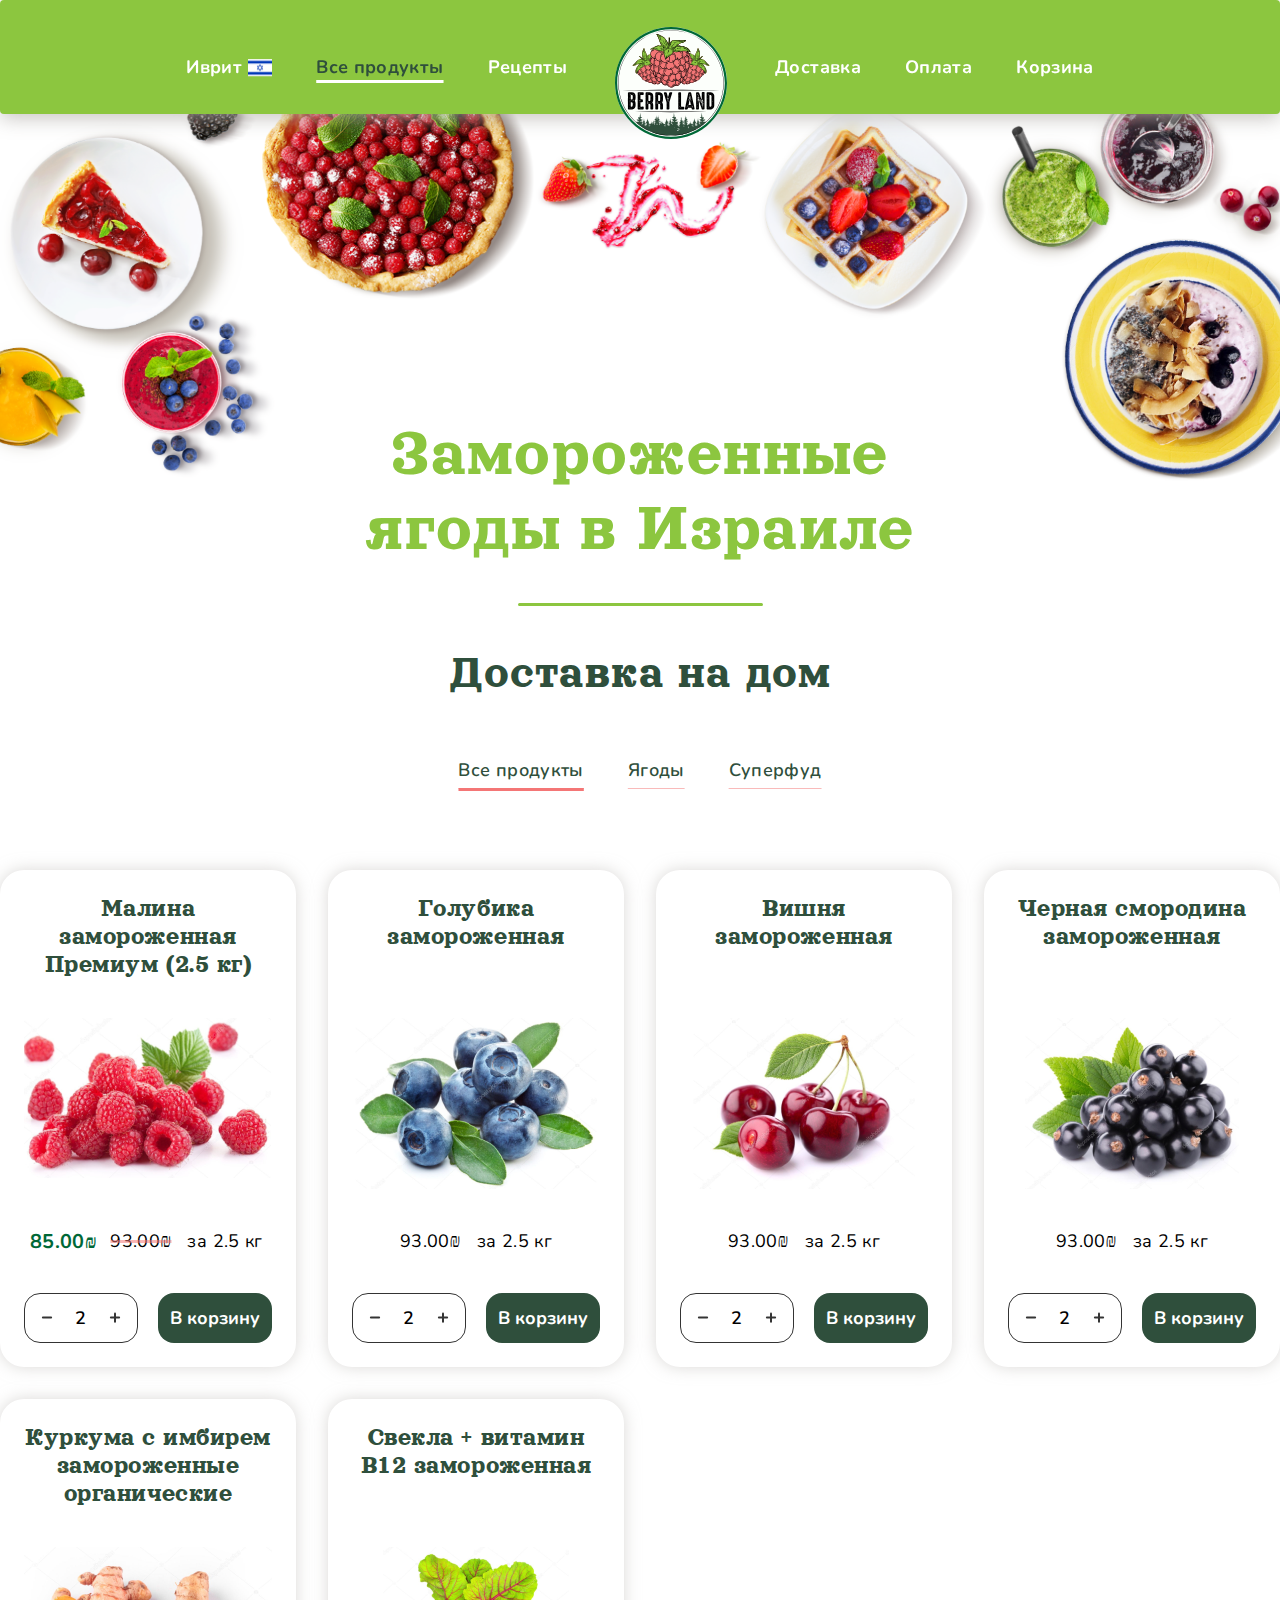
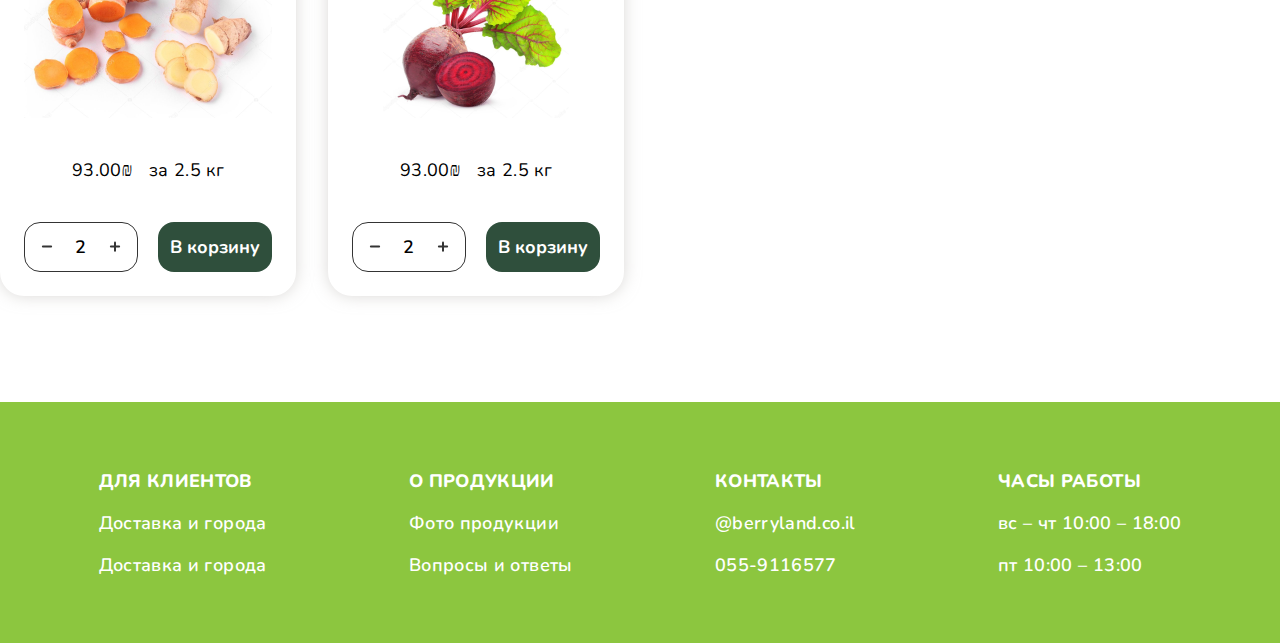
==== index.html @ 11430797 "Add files via upload" ====
<!DOCTYPE html>
<html lang="en">
<head>
    <meta charset="UTF-8">
    <meta name="viewport" content="width=device-width, initial-scale=1.0">
    <title>berryland</title>
    <link rel="icon" href="img/berry.png">

    <link rel="stylesheet" href="css/styles.css">
    
</head>
<body>
    <div class="wrapper">
        <header class="header">
            <div class="container">
                <div class="header-inner">
                    <div class="menu">
                        <ul class="menu-list__right">
                            <li class="menu-list__item"> <a href="#">Иврит<img src="img/israel-flag-icon.png" alt="flag" class="menu-list__item-img"></a></li>
                            <li class="menu-list__item-here">Все продукты</li>
                            <li class="menu-list__item"> <a href="#">Рецепты</a> </li>
                        </ul>
                        </div>
                        <img src="img/logo.svg" alt="logo" class="menu-logo">
                        <div class="menu">
                        <ul class="menu-list__left">
                            <li class="menu-list__item"><a href="#">Доставка</a></li>
                            <li class="menu-list__item"><a href="#">Оплата</a></li>
                            <li class="menu-list__item"><a href="#">Корзина</a></li>
                        </ul>
                    </div>
                    </div>
                </div>
        </header>

        <main class="main">

            <img src="img/main-1.png" alt="img" class="main-back">

            <section class="main-screen">
                <div class="main-title">Замороженные ягоды в Израиле</div>
                <img src="img/Line-main.svg" alt="line" class="main-title__line">

                <h1 class="main-delivery__title">Доставка на дом</h1>

                <ul class="main-menu__list">
                    <li class="main-menu__item active"><a href="#">Все продукты</a></li>
                    <li class="main-menu__item"><a href="#">Ягоды</a></li>
                    <li class="main-menu__item"><a href="#">Суперфуд</a></li>
                </ul>

                <div class="card-layout">
                    <div class="card-layout__item">
                        <div class="card">
                            <h3 class='card-title'>Малина замороженная Премиум (2.5 кг)</h3>
                            <img src="img/Rectangle 2.png" alt="raspberry" class='card-img'>
                            <div class="card-price">
                                <p class="card-price__now">85.00₪</p>
                                <p class="card-price__before">93.00₪</p>
                                <p class="card-weight">за 2.5 кг</p>
                            </div>
                            <div class="cart-adder">
                            <div class="quantity">
                                <button>
                                    <svg xmlns="http://www.w3.org/2000/svg" width="12" height="13" viewBox="0 0 12 13" fill="none">
                                        <path d="M1.875 6.5H10.125" stroke="#343434" stroke-width="2" stroke-linecap="round" stroke-linejoin="round"/>
                                        </svg>
                                      <path stroke-linejoin="round" stroke-linecap="round" stroke-width="2.5" stroke="#47484b" d="M20 12L4 12"></path>
                                    </svg>
                                  </button>
                                  <label>2</label>
                                  <button>
                                    <svg xmlns="http://www.w3.org/2000/svg" width="12" height="13" viewBox="0 0 12 13" fill="none">
                                        <path d="M1.875 6.5H10.125" stroke="#343434" stroke-width="2" stroke-linecap="round" stroke-linejoin="round"/>
                                        <path d="M6 2.375V10.625" stroke="#343434" stroke-width="2" stroke-linecap="round" stroke-linejoin="round"/>
                                        </svg>
                                      <path stroke-linejoin="round" stroke-linecap="round" stroke-width="2.5" stroke="#47484b" d="M12 4V20M20 12H4"></path>
                                    </svg>
                                  </button>
                            </div>
                            <button class="quantity-cart">В корзину</button>
                        </div>
                        </div>
                    </div>
                
                    <div class="card-layout__item">
                        <div class="card">
                            <h3 class='card-title'>Голубика замороженная</h3>
                            <img src="img/blackberrt.png" alt="raspberry" class='card-img'>
                            <div class="card-price">
                                <p class="card-weight">93.00₪</p>
                                <p class="card-weight">за 2.5 кг</p>
                            </div>
                            <div class="cart-adder">
                            <div class="quantity">
                                <button>
                                    <svg xmlns="http://www.w3.org/2000/svg" width="12" height="13" viewBox="0 0 12 13" fill="none">
                                        <path d="M1.875 6.5H10.125" stroke="#343434" stroke-width="2" stroke-linecap="round" stroke-linejoin="round"/>
                                        </svg>
                                      <path stroke-linejoin="round" stroke-linecap="round" stroke-width="2.5" stroke="#47484b" d="M20 12L4 12"></path>
                                    </svg>
                                  </button>
                                  <label>2</label>
                                  <button>
                                    <svg xmlns="http://www.w3.org/2000/svg" width="12" height="13" viewBox="0 0 12 13" fill="none">
                                        <path d="M1.875 6.5H10.125" stroke="#343434" stroke-width="2" stroke-linecap="round" stroke-linejoin="round"/>
                                        <path d="M6 2.375V10.625" stroke="#343434" stroke-width="2" stroke-linecap="round" stroke-linejoin="round"/>
                                        </svg>
                                      <path stroke-linejoin="round" stroke-linecap="round" stroke-width="2.5" stroke="#47484b" d="M12 4V20M20 12H4"></path>
                                    </svg>
                                  </button>
                            </div>
                            <button class="quantity-cart">В корзину</button>
                        </div>
                        </div>
                    </div>

                    <div class="card-layout__item">
                        <div class="card">
                            <h3 class='card-title'>Вишня замороженная</h3>
                            <img src="img/cherry.png" alt="raspberry" class='card-img'>
                            <div class="card-price">
                                <p class="card-weight">93.00₪</p>
                                <p class="card-weight">за 2.5 кг</p>
                            </div>
                            <div class="cart-adder">
                            <div class="quantity">
                                <button>
                                    <svg xmlns="http://www.w3.org/2000/svg" width="12" height="13" viewBox="0 0 12 13" fill="none">
                                        <path d="M1.875 6.5H10.125" stroke="#343434" stroke-width="2" stroke-linecap="round" stroke-linejoin="round"/>
                                        </svg>
                                      <path stroke-linejoin="round" stroke-linecap="round" stroke-width="2.5" stroke="#47484b" d="M20 12L4 12"></path>
                                    </svg>
                                  </button>
                                  <label>2</label>
                                  <button>
                                    <svg xmlns="http://www.w3.org/2000/svg" width="12" height="13" viewBox="0 0 12 13" fill="none">
                                        <path d="M1.875 6.5H10.125" stroke="#343434" stroke-width="2" stroke-linecap="round" stroke-linejoin="round"/>
                                        <path d="M6 2.375V10.625" stroke="#343434" stroke-width="2" stroke-linecap="round" stroke-linejoin="round"/>
                                        </svg>
                                      <path stroke-linejoin="round" stroke-linecap="round" stroke-width="2.5" stroke="#47484b" d="M12 4V20M20 12H4"></path>
                                    </svg>
                                  </button>
                            </div>
                            <button class="quantity-cart">В корзину</button>
                        </div>
                        </div>
                    </div>

                    <div class="card-layout__item">
                        <div class="card">
                            <h3 class='card-title'>Черная смородина замороженная</h3>
                            <img src="img/smor.png" alt="raspberry" class='card-img'>
                            <div class="card-price">
                                <p class="card-weight">93.00₪</p>
                                <p class="card-weight">за 2.5 кг</p>
                            </div>
                            <div class="cart-adder">
                            <div class="quantity">
                                <button>
                                    <svg xmlns="http://www.w3.org/2000/svg" width="12" height="13" viewBox="0 0 12 13" fill="none">
                                        <path d="M1.875 6.5H10.125" stroke="#343434" stroke-width="2" stroke-linecap="round" stroke-linejoin="round"/>
                                        </svg>
                                      <path stroke-linejoin="round" stroke-linecap="round" stroke-width="2.5" stroke="#47484b" d="M20 12L4 12"></path>
                                    </svg>
                                  </button>
                                  <label>2</label>
                                  <button>
                                    <svg xmlns="http://www.w3.org/2000/svg" width="12" height="13" viewBox="0 0 12 13" fill="none">
                                        <path d="M1.875 6.5H10.125" stroke="#343434" stroke-width="2" stroke-linecap="round" stroke-linejoin="round"/>
                                        <path d="M6 2.375V10.625" stroke="#343434" stroke-width="2" stroke-linecap="round" stroke-linejoin="round"/>
                                        </svg>
                                      <path stroke-linejoin="round" stroke-linecap="round" stroke-width="2.5" stroke="#47484b" d="M12 4V20M20 12H4"></path>
                                    </svg>
                                  </button>
                            </div>
                            <button class="quantity-cart">В корзину</button>
                        </div>
                        </div>
                    </div>

                    <div class="card-layout__item">
                        <div class="card">
                            <h3 class='card-title'>Куркума с имбирем замороженные органические</h3>
                            <img src="img/imbir.png" alt="raspberry" class='card-img'>
                            <div class="card-price">
                                <p class="card-weight">93.00₪</p>
                                <p class="card-weight">за 2.5 кг</p>
                            </div>
                            <div class="cart-adder">
                            <div class="quantity">
                                <button>
                                    <svg xmlns="http://www.w3.org/2000/svg" width="12" height="13" viewBox="0 0 12 13" fill="none">
                                        <path d="M1.875 6.5H10.125" stroke="#343434" stroke-width="2" stroke-linecap="round" stroke-linejoin="round"/>
                                        </svg>
                                      <path stroke-linejoin="round" stroke-linecap="round" stroke-width="2.5" stroke="#47484b" d="M20 12L4 12"></path>
                                    </svg>
                                  </button>
                                  <label>2</label>
                                  <button>
                                    <svg xmlns="http://www.w3.org/2000/svg" width="12" height="13" viewBox="0 0 12 13" fill="none">
                                        <path d="M1.875 6.5H10.125" stroke="#343434" stroke-width="2" stroke-linecap="round" stroke-linejoin="round"/>
                                        <path d="M6 2.375V10.625" stroke="#343434" stroke-width="2" stroke-linecap="round" stroke-linejoin="round"/>
                                        </svg>
                                      <path stroke-linejoin="round" stroke-linecap="round" stroke-width="2.5" stroke="#47484b" d="M12 4V20M20 12H4"></path>
                                    </svg>
                                  </button>
                            </div>
                            <button class="quantity-cart">В корзину</button>
                        </div>
                        </div>
                    </div>

                    <div class="card-layout__item">
                        <div class="card">
                            <h3 class='card-title'>Свекла + витамин В12 замороженная</h3>
                            <img src="img/svekla.png" alt="raspberry" class='card-img'>
                            <div class="card-price">
                                <p class="card-weight">93.00₪</p>
                                <p class="card-weight">за 2.5 кг</p>
                            </div>
                            <div class="cart-adder">
                            <div class="quantity">
                                <button>
                                    <svg xmlns="http://www.w3.org/2000/svg" width="12" height="13" viewBox="0 0 12 13" fill="none">
                                        <path d="M1.875 6.5H10.125" stroke="#343434" stroke-width="2" stroke-linecap="round" stroke-linejoin="round"/>
                                        </svg>
                                      <path stroke-linejoin="round" stroke-linecap="round" stroke-width="2.5" stroke="#47484b" d="M20 12L4 12"></path>
                                    </svg>
                                  </button>
                                  <label>2</label>
                                  <button>
                                    <svg xmlns="http://www.w3.org/2000/svg" width="12" height="13" viewBox="0 0 12 13" fill="none">
                                        <path d="M1.875 6.5H10.125" stroke="#343434" stroke-width="2" stroke-linecap="round" stroke-linejoin="round"/>
                                        <path d="M6 2.375V10.625" stroke="#343434" stroke-width="2" stroke-linecap="round" stroke-linejoin="round"/>
                                        </svg>
                                      <path stroke-linejoin="round" stroke-linecap="round" stroke-width="2.5" stroke="#47484b" d="M12 4V20M20 12H4"></path>
                                    </svg>
                                  </button>
                            </div>
                            <button class="quantity-cart">В корзину</button>
                        </div>
                        </div>
                    </div>

            </section>

        </main>

        <footer class="footer">
            <div class="container-f">
                <div class="footer-menu">
                    <ul class="footer-menu__list">
                        <li class="footer-menu__title">ДЛЯ КЛИЕНТОВ</li>
                        <li class="footer-menu__item"><a href="#">Доставка и города</a></li>
                        <li class="footer-menu__item"><a href="#">Доставка и города</a></li>
                    </ul>
                    <ul class="footer-menu__list">
                        <li class="footer-menu__title">О ПРОДУКЦИИ</li>
                        <li class="footer-menu__item"><a href="#">Фото продукции</a></li>
                        <li class="footer-menu__item"><a href="#">Вопросы и ответы</a></li>
                    </ul>
                    <ul class="footer-menu__list">
                        <li class="footer-menu__title">КОНТАКТЫ</li>
                        <li class="footer-menu__link"><a href="#">@berryland.co.il</a></li>
                        <li class="footer-menu__link"><a href="#">055-9116577</a></li>
                    </ul>
                    <ul class="footer-menu__list">
                        <li class="footer-menu__title">ЧАСЫ РАБОТЫ</li>
                        <li class="footer-menu__item">вс – чт 10:00  – 18:00</li>
                        <li class="footer-menu__item">пт 10:00  – 13:00</li>
                    </ul>
                </div>
            </div>
        </footer>
    </div>
    
</body>
</html>
---- css/styles.css ----
@import './normalize.css';
@import url('https://fonts.googleapis.com/css2?family=Nunito:wght@400;700&display=swap');
@import url('https://fonts.googleapis.com/css2?family=Orelega+One&display=swap');

html{
    box-sizing: border-box;
    max-height: 100%;
    min-height: 100vh;
}

*, *::after, *::before{
    box-sizing: inherit;
    padding: 0;
    margin: 0;
}

ul{
    list-style: none;
}

a{
    text-decoration: none;
    color: inherit;

h1{
    margin: 0;
}

}
html, body{
    height: 100%;
}

body{
    color: #000;
    font-family: Nunito;
    font-size: 1.125rem;
    font-style: normal;
    font-weight: 600;
    line-height: normal;
    letter-spacing: 0.0225rem;
}

.wrapper{
    min-height: 100%;
    display: flex;
    flex-direction: column;
}

.header{
    border-radius: 0.25rem;
    background: #8CC63F;
    box-shadow: 0px 4px 20px 0px rgba(184, 180, 176, 0.80);
    position: sticky;
    top: -1em;
    z-index: 2;
}

.container{
    display: flex;
    flex-direction: column;
    justify-content: center;
    align-items: center;
    height: 7.125rem;
}
.container-f{
    display: flex;
    flex-direction: column;
    justify-content: center;
    align-items: center;
}

.header-inner{
    display: flex;
    justify-content: center;
    align-items: center;
    margin-top: 3.25rem;
}

.menu{
    margin: 3rem;
    margin-top: 1rem;
}

.menu-list__item{
    color: #FFF;
    font-family: Nunito;
    font-size: 1.125rem;
    font-style: normal;
    font-weight: 700;
    line-height: normal;
    letter-spacing: 0.0225rem;
}
.menu-list__item-img{
    width: 1.5rem;
    height: 1.0625rem;
    flex-shrink: 0;
    margin-left: 0.38rem;
    background: url(<path-to-image>), lightgray 50% / cover no-repeat;
    transform: translateY(.2rem);
}

.menu-list__item-here{
    color: #2F4F3C;
    font-family: Nunito;
    font-size: 1.125rem;
    font-style: normal;
    font-weight: 700;
    line-height: normal;
    letter-spacing: 0.0225rem;
    text-decoration: underline 2.5px #fff;
    text-underline-offset: 7px;
}

.menu-logo{
    width: 7rem;
    height: 7rem;
    flex-shrink: 0;
}

.menu-list__right, .menu-list__left{
    display: inline-flex;
    align-items: flex-start;
    gap: 2.75rem;

}

.main{
    flex-grow: 1;
  } 

.main-back{
    background: url(<path-to-image>), lightgray 50% / cover no-repeat;
    width: 100%;
    margin-top: -5.1rem;
    position: absolute;
    z-index: -1;
}

.main-screen{
    margin: 0 10.5rem;
    display: flex;
    justify-content: center;
    align-items: center;
    flex-direction: column;
}

.main-title {
    color: #8CC63F;
    text-align: center;
    font-family: Orelega One;
    font-size: 4.3125rem;
    font-style: normal;
    font-weight: 400;
    line-height: normal;
    letter-spacing: 0.08625rem;
    margin-top: 18.81rem;
    margin-bottom: 2.37rem;
    width: 34.5rem;
}

.main-title__line{
    margin-bottom: 1.62rem;
}

.main-delivery__title{
    margin-bottom: 3.75rem;
    color: #2F4F3C;
    text-align: center;
    font-family: Orelega One;
    font-size: 3rem;
    font-style: normal;
    font-weight: 400;
    line-height: normal;
    letter-spacing: 0.06rem;
}

.main-menu__list{
    color: #2F4F3C;
    font-family: Nunito;
    display: inline-flex;
    align-items: flex-start;
    gap: 2.75rem;
    text-decoration: underline 1px rgba(244, 118, 118, 0.50);
    text-underline-offset: 12px;
    margin-bottom: 4.5rem;
}

.main-menu__item.active{
    text-decoration: underline 3px #F47676;
    
}

.card-layout {
    display: grid;
    grid-template-columns: repeat(4, 1fr);
    margin-bottom: 5.62rem;
}

.card-layout__item {
    margin: 1rem;
}

.card{
    display: flex;
    width: 18.5rem;
    padding: 1.5rem;
    flex-direction: column;
    align-items: center;
    gap: 1.25rem;
    border-radius: 1.5rem;
    background: #FFF;
    box-shadow: 0px 0px 16px 0px rgba(184, 180, 176, 0.50);
}

.card-title{
    height: 5.25rem;
    align-self: stretch;
    color: #2F4F3C;
    text-align: center;
    font-family: Orelega One;
    font-size: 1.625rem;
    font-style: normal;
    font-weight: 400;
    line-height: normal;
    letter-spacing: 0.0325rem;
    margin-bottom: 1.25rem;
}

.card-img{
    margin-bottom: 1.25rem;
}

.card-price{
    display: flex;
    align-items: flex-end;
    gap: 1rem;
    color: #000;
    font-family: Nunito;
    font-size: 1.125rem;
    font-style: normal;
    font-weight: 400;
    line-height: normal;
    letter-spacing: 0.0225rem;
    margin-bottom: 1.25rem;
}

.card-price__now{
    color: #006837;
    font-family: Nunito;
    transform: scale(1.1);
    font-weight: 700;
}

.card-price__before{
    text-decoration: line-through 3px #f4767688;
}

.card-price__before, .card-weight{
    color: #000;
    font-family: Nunito;
    font-size: 1.125rem;
    font-style: normal;
    font-weight: 400;
    line-height: normal;
    letter-spacing: 0.0225rem;
}

.cart-adder{
    display: flex;
    flex-direction: row;
    gap: 1.25rem;
}
.quantity{
    display: flex;
    width: 7.125rem;
    padding: 0.75rem 1rem;
    justify-content: space-between;
    align-items: center;
    border-radius: 1rem;
    border: 1px solid #343434;
}
.quantity button{
    background-color: transparent;
    border: none;
    cursor: pointer;
}
.quantity-cart{
    display: flex;
    width: 7.125rem;
    padding: 0.75rem 0.5rem;
    justify-content: space-between;
    align-items: center;
    border-radius: 1rem;
    background: #2F4F3C;
    border: none;
    cursor: pointer;
    color: #FFF;
    text-align: center;
    font-weight: 700;
    padding: 0.75rem;
}


.footer{
    display: flex;
    justify-content: center;
    align-items: center;
    height: 15.0625rem;
    background: #8CC63F;
    color: #FFF;
}

.footer-menu{
    display: flex;
    width: 67.6875rem;
    justify-content: space-between;
    align-items: flex-start;
}

.footer-menu__list{
    display: flex;
    flex-direction: column;
    align-items: flex-start;
    gap: 1.125rem;
}

.footer-menu__title{
    font-weight: 800;
}
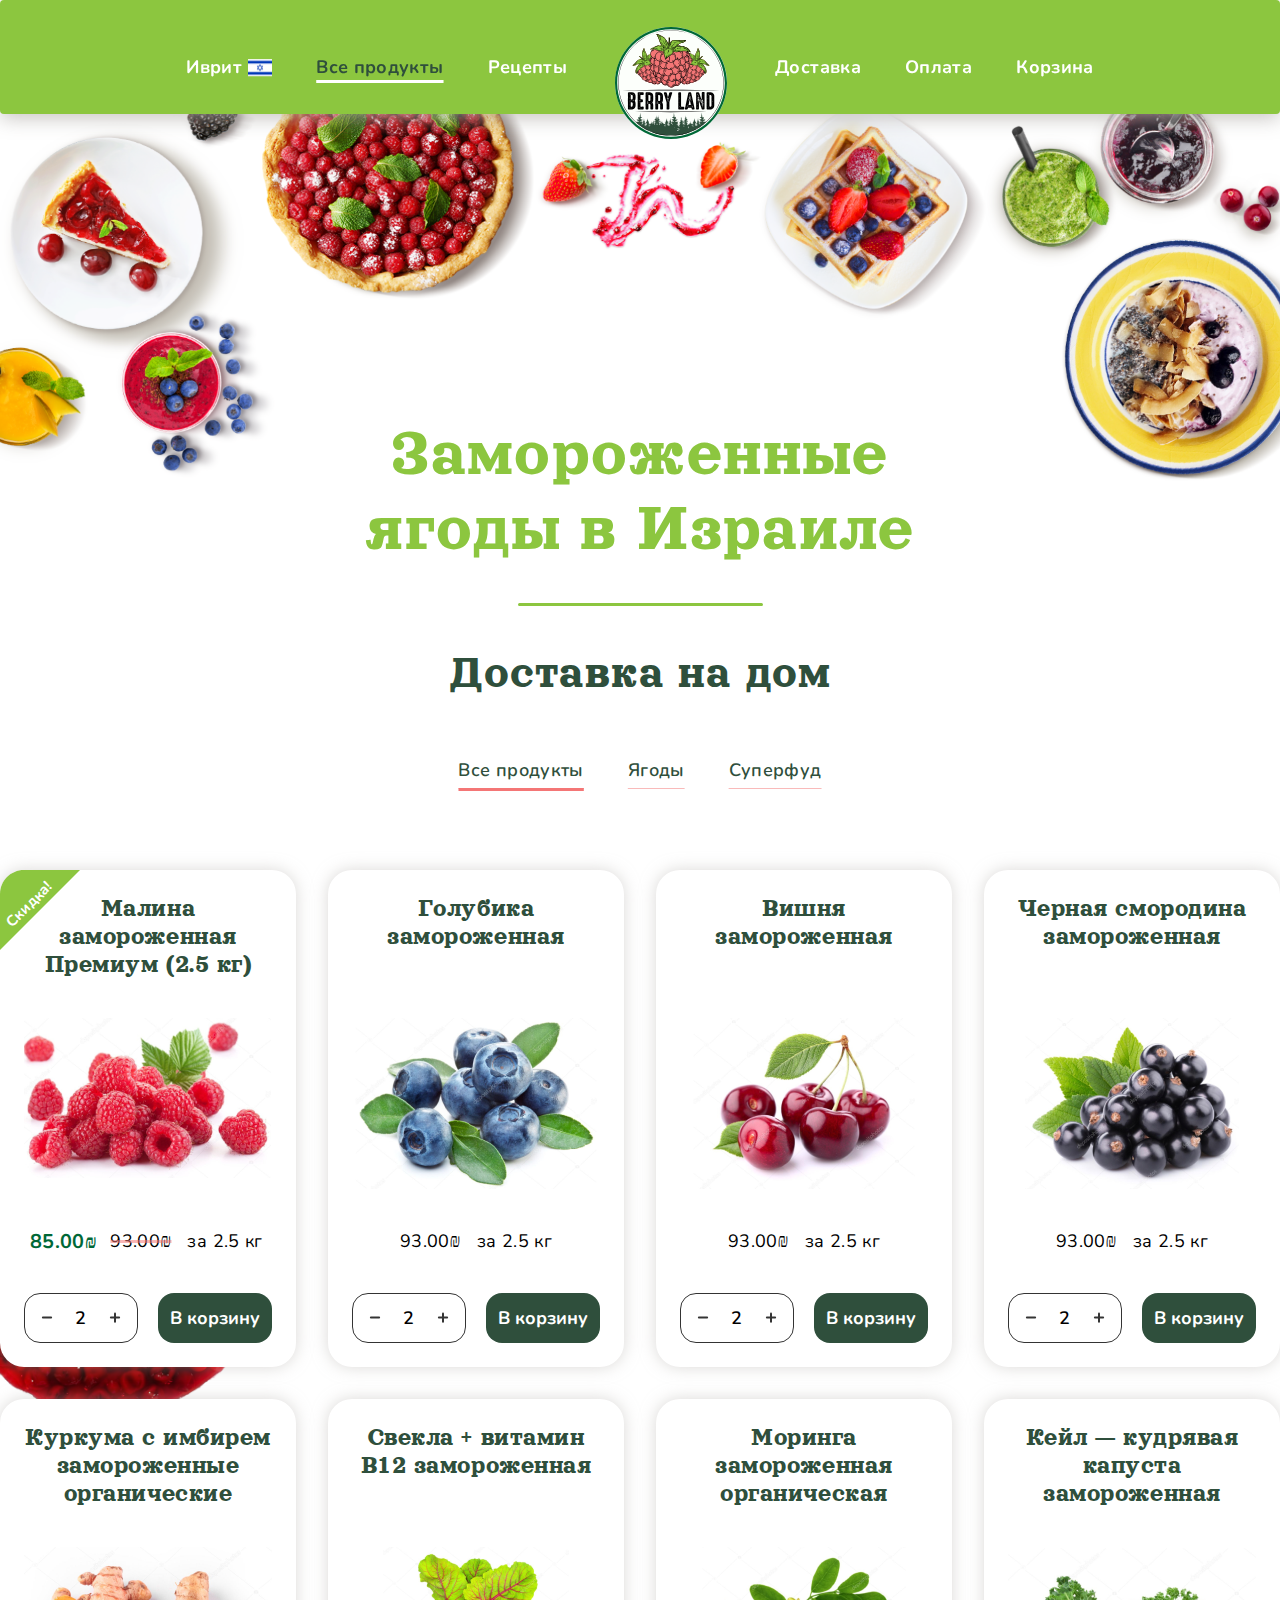
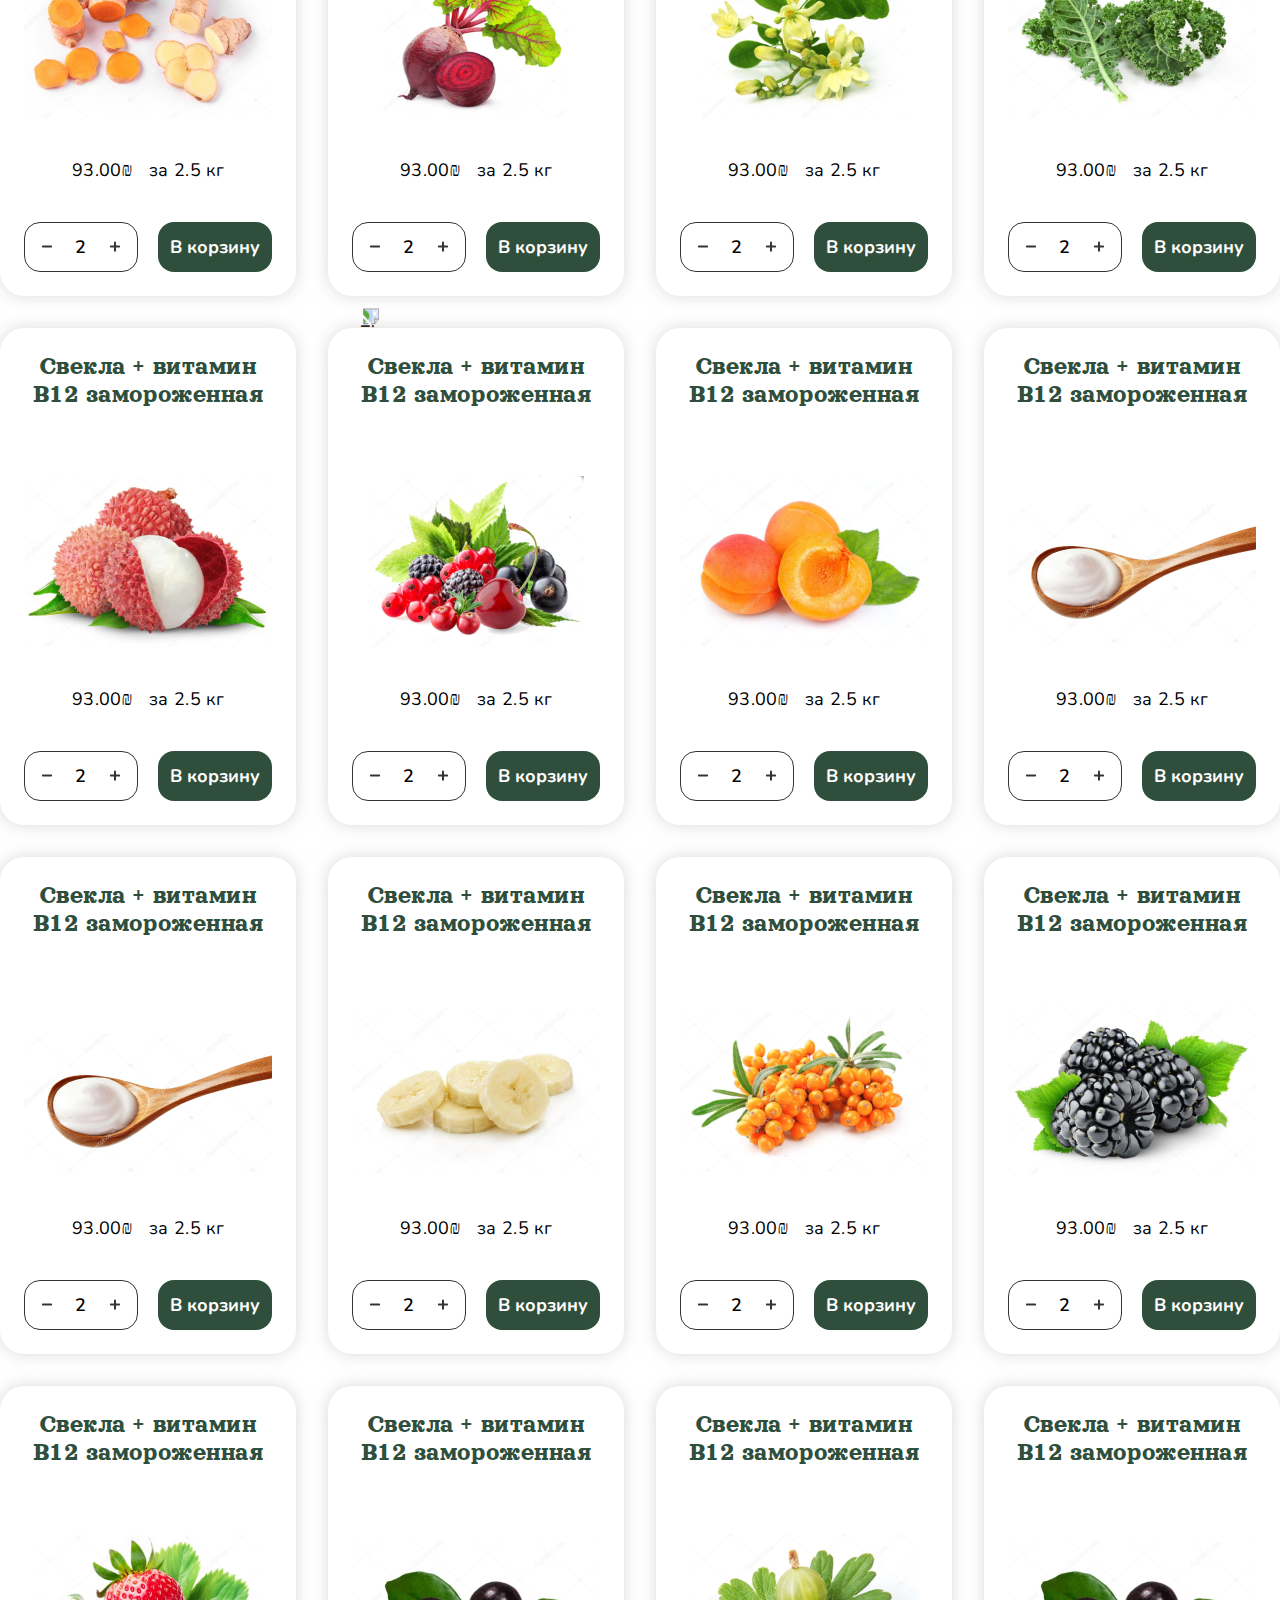
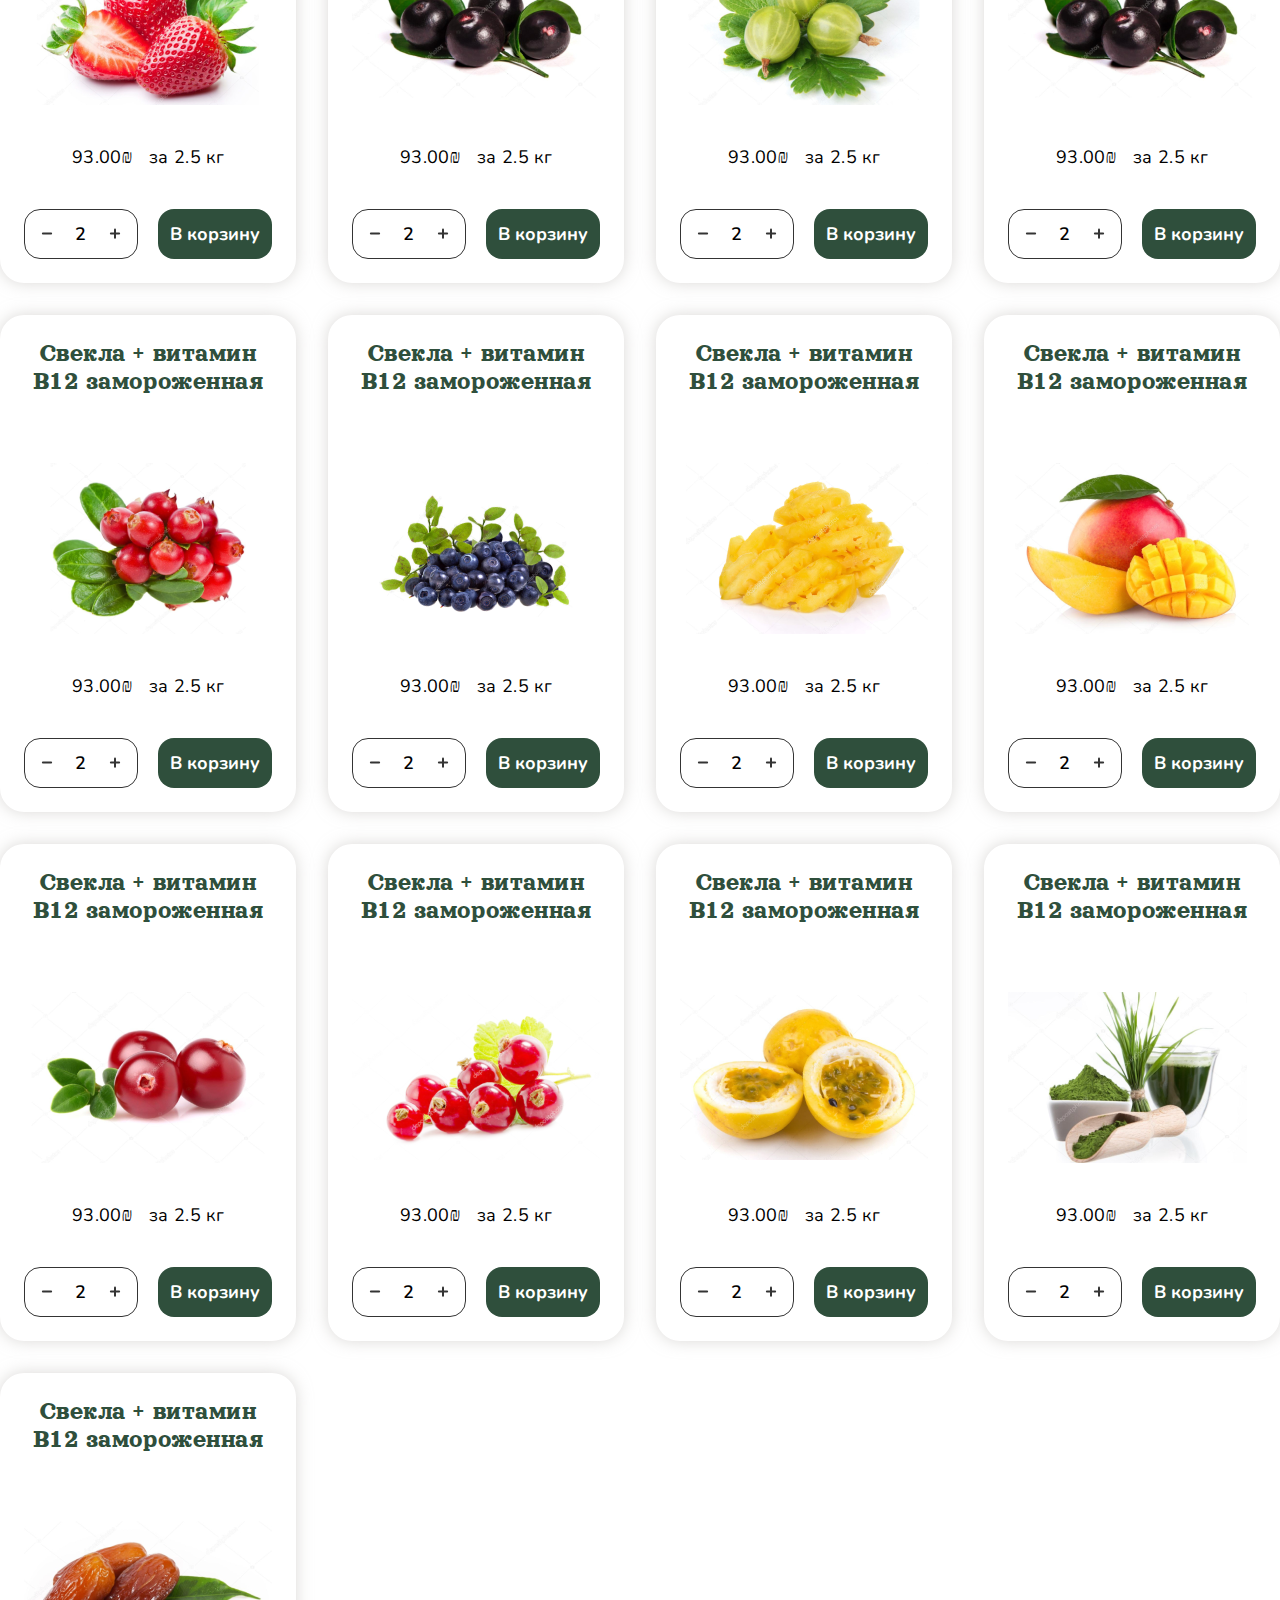
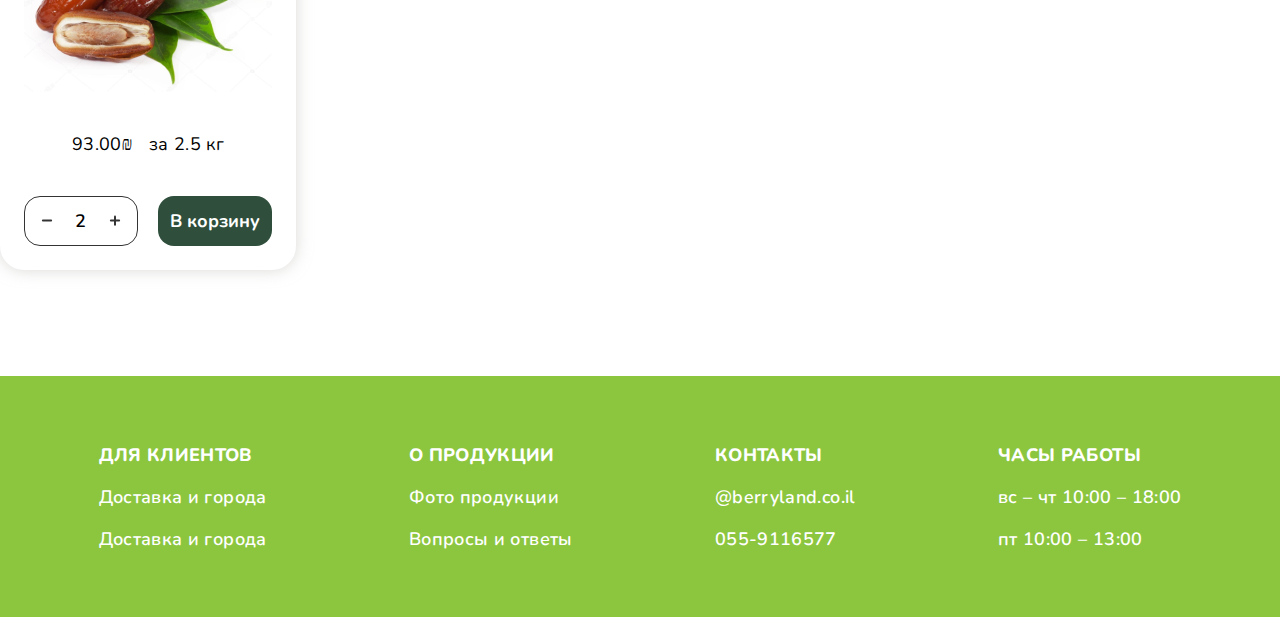
==== commit 172bd093: "Add files via upload" ====
--- a/index.html
+++ b/index.html
@@ -37,6 +37,14 @@
 
             <img src="img/main-1.png" alt="img" class="main-back">
 
+            <img src="img/left-back-1.jpg" alt="img" class="main-back__left left-1">
+            <img src="img/left-back-2.png" alt="img" class="main-back__left left-2">
+            <img src="img/left-back-3.png" alt="img" class="main-back__left left-3">
+
+            <img src="img/left-back-3.png" alt="img" class="main-back__right right-1">
+            <img src="img/left-back-2.png" alt="img" class="main-back__right right-2">
+            <img src="img/righr-back-1.png" alt="img" class="main-back__right right-3">
+
             <section class="main-screen">
                 <div class="main-title">Замороженные ягоды в Израиле</div>
                 <img src="img/Line-main.svg" alt="line" class="main-title__line">
@@ -45,13 +53,17 @@
 
                 <ul class="main-menu__list">
                     <li class="main-menu__item active"><a href="#">Все продукты</a></li>
-                    <li class="main-menu__item"><a href="#">Ягоды</a></li>
-                    <li class="main-menu__item"><a href="#">Суперфуд</a></li>
+                    <li class="main-menu__item"><a href="./html/berries.html">Ягоды</a></li>
+                    <li class="main-menu__item"><a href="./html/superfood.html">Суперфуд</a></li>
                 </ul>
 
                 <div class="card-layout">
                     <div class="card-layout__item">
-                        <div class="card">
+                        
+                        <div class="card">
+                            <svg xmlns="http://www.w3.org/2000/svg" width="80" height="80" viewBox="0 0 80 80" fill="none" class="card-discount">
+                                <path d="M80 0H24C10.7452 0 0 10.7452 0 24V80L80 0Z" fill="#8CC63F"/><p class="card-discount__text">Скидка!</p>
+                                </svg>
                             <h3 class='card-title'>Малина замороженная Премиум (2.5 кг)</h3>
                             <img src="img/Rectangle 2.png" alt="raspberry" class='card-img'>
                             <div class="card-price">
@@ -215,6 +227,741 @@
                         <div class="card">
                             <h3 class='card-title'>Свекла + витамин В12 замороженная</h3>
                             <img src="img/svekla.png" alt="raspberry" class='card-img'>
+                            <div class="card-price">
+                                <p class="card-weight">93.00₪</p>
+                                <p class="card-weight">за 2.5 кг</p>
+                            </div>
+                            <div class="cart-adder">
+                            <div class="quantity">
+                                <button>
+                                    <svg xmlns="http://www.w3.org/2000/svg" width="12" height="13" viewBox="0 0 12 13" fill="none">
+                                        <path d="M1.875 6.5H10.125" stroke="#343434" stroke-width="2" stroke-linecap="round" stroke-linejoin="round"/>
+                                        </svg>
+                                      <path stroke-linejoin="round" stroke-linecap="round" stroke-width="2.5" stroke="#47484b" d="M20 12L4 12"></path>
+                                    </svg>
+                                  </button>
+                                  <label>2</label>
+                                  <button>
+                                    <svg xmlns="http://www.w3.org/2000/svg" width="12" height="13" viewBox="0 0 12 13" fill="none">
+                                        <path d="M1.875 6.5H10.125" stroke="#343434" stroke-width="2" stroke-linecap="round" stroke-linejoin="round"/>
+                                        <path d="M6 2.375V10.625" stroke="#343434" stroke-width="2" stroke-linecap="round" stroke-linejoin="round"/>
+                                        </svg>
+                                      <path stroke-linejoin="round" stroke-linecap="round" stroke-width="2.5" stroke="#47484b" d="M12 4V20M20 12H4"></path>
+                                    </svg>
+                                  </button>
+                            </div>
+                            <button class="quantity-cart">В корзину</button>
+                        </div>
+                        </div>
+                    </div>
+
+                    <div class="card-layout__item">
+                        <div class="card">
+                            <h3 class='card-title'>Моринга замороженная органическая</h3>
+                            <img src="img/moringa.png" alt="raspberry" class='card-img'>
+                            <div class="card-price">
+                                <p class="card-weight">93.00₪</p>
+                                <p class="card-weight">за 2.5 кг</p>
+                            </div>
+                            <div class="cart-adder">
+                            <div class="quantity">
+                                <button>
+                                    <svg xmlns="http://www.w3.org/2000/svg" width="12" height="13" viewBox="0 0 12 13" fill="none">
+                                        <path d="M1.875 6.5H10.125" stroke="#343434" stroke-width="2" stroke-linecap="round" stroke-linejoin="round"/>
+                                        </svg>
+                                      <path stroke-linejoin="round" stroke-linecap="round" stroke-width="2.5" stroke="#47484b" d="M20 12L4 12"></path>
+                                    </svg>
+                                  </button>
+                                  <label>2</label>
+                                  <button>
+                                    <svg xmlns="http://www.w3.org/2000/svg" width="12" height="13" viewBox="0 0 12 13" fill="none">
+                                        <path d="M1.875 6.5H10.125" stroke="#343434" stroke-width="2" stroke-linecap="round" stroke-linejoin="round"/>
+                                        <path d="M6 2.375V10.625" stroke="#343434" stroke-width="2" stroke-linecap="round" stroke-linejoin="round"/>
+                                        </svg>
+                                      <path stroke-linejoin="round" stroke-linecap="round" stroke-width="2.5" stroke="#47484b" d="M12 4V20M20 12H4"></path>
+                                    </svg>
+                                  </button>
+                            </div>
+                            <button class="quantity-cart">В корзину</button>
+                        </div>
+                        </div>
+                    </div>
+
+                    <div class="card-layout__item">
+                        <div class="card">
+                            <h3 class='card-title'>Кейл — кудрявая капуста замороженная</h3>
+                            <img src="img/keyl.png" alt="raspberry" class='card-img'>
+                            <div class="card-price">
+                                <p class="card-weight">93.00₪</p>
+                                <p class="card-weight">за 2.5 кг</p>
+                            </div>
+                            <div class="cart-adder">
+                            <div class="quantity">
+                                <button>
+                                    <svg xmlns="http://www.w3.org/2000/svg" width="12" height="13" viewBox="0 0 12 13" fill="none">
+                                        <path d="M1.875 6.5H10.125" stroke="#343434" stroke-width="2" stroke-linecap="round" stroke-linejoin="round"/>
+                                        </svg>
+                                      <path stroke-linejoin="round" stroke-linecap="round" stroke-width="2.5" stroke="#47484b" d="M20 12L4 12"></path>
+                                    </svg>
+                                  </button>
+                                  <label>2</label>
+                                  <button>
+                                    <svg xmlns="http://www.w3.org/2000/svg" width="12" height="13" viewBox="0 0 12 13" fill="none">
+                                        <path d="M1.875 6.5H10.125" stroke="#343434" stroke-width="2" stroke-linecap="round" stroke-linejoin="round"/>
+                                        <path d="M6 2.375V10.625" stroke="#343434" stroke-width="2" stroke-linecap="round" stroke-linejoin="round"/>
+                                        </svg>
+                                      <path stroke-linejoin="round" stroke-linecap="round" stroke-width="2.5" stroke="#47484b" d="M12 4V20M20 12H4"></path>
+                                    </svg>
+                                  </button>
+                            </div>
+                            <button class="quantity-cart">В корзину</button>
+                        </div>
+                        </div>
+                    </div>
+
+                    <div class="card-layout__item">
+                        <div class="card">
+                            <h3 class='card-title'>Свекла + витамин В12 замороженная</h3>
+                            <img src="img/lichi.png" alt="raspberry" class='card-img'>
+                            <div class="card-price">
+                                <p class="card-weight">93.00₪</p>
+                                <p class="card-weight">за 2.5 кг</p>
+                            </div>
+                            <div class="cart-adder">
+                            <div class="quantity">
+                                <button>
+                                    <svg xmlns="http://www.w3.org/2000/svg" width="12" height="13" viewBox="0 0 12 13" fill="none">
+                                        <path d="M1.875 6.5H10.125" stroke="#343434" stroke-width="2" stroke-linecap="round" stroke-linejoin="round"/>
+                                        </svg>
+                                      <path stroke-linejoin="round" stroke-linecap="round" stroke-width="2.5" stroke="#47484b" d="M20 12L4 12"></path>
+                                    </svg>
+                                  </button>
+                                  <label>2</label>
+                                  <button>
+                                    <svg xmlns="http://www.w3.org/2000/svg" width="12" height="13" viewBox="0 0 12 13" fill="none">
+                                        <path d="M1.875 6.5H10.125" stroke="#343434" stroke-width="2" stroke-linecap="round" stroke-linejoin="round"/>
+                                        <path d="M6 2.375V10.625" stroke="#343434" stroke-width="2" stroke-linecap="round" stroke-linejoin="round"/>
+                                        </svg>
+                                      <path stroke-linejoin="round" stroke-linecap="round" stroke-width="2.5" stroke="#47484b" d="M12 4V20M20 12H4"></path>
+                                    </svg>
+                                  </button>
+                            </div>
+                            <button class="quantity-cart">В корзину</button>
+                        </div>
+                        </div>
+                    </div>
+
+                    <div class="card-layout__item">
+                        <div class="card">
+                            <h3 class='card-title'>Свекла + витамин В12 замороженная</h3>
+                            <img src="img/berries.png" alt="raspberry" class='card-img'>
+                            <div class="card-price">
+                                <p class="card-weight">93.00₪</p>
+                                <p class="card-weight">за 2.5 кг</p>
+                            </div>
+                            <div class="cart-adder">
+                            <div class="quantity">
+                                <button>
+                                    <svg xmlns="http://www.w3.org/2000/svg" width="12" height="13" viewBox="0 0 12 13" fill="none">
+                                        <path d="M1.875 6.5H10.125" stroke="#343434" stroke-width="2" stroke-linecap="round" stroke-linejoin="round"/>
+                                        </svg>
+                                      <path stroke-linejoin="round" stroke-linecap="round" stroke-width="2.5" stroke="#47484b" d="M20 12L4 12"></path>
+                                    </svg>
+                                  </button>
+                                  <label>2</label>
+                                  <button>
+                                    <svg xmlns="http://www.w3.org/2000/svg" width="12" height="13" viewBox="0 0 12 13" fill="none">
+                                        <path d="M1.875 6.5H10.125" stroke="#343434" stroke-width="2" stroke-linecap="round" stroke-linejoin="round"/>
+                                        <path d="M6 2.375V10.625" stroke="#343434" stroke-width="2" stroke-linecap="round" stroke-linejoin="round"/>
+                                        </svg>
+                                      <path stroke-linejoin="round" stroke-linecap="round" stroke-width="2.5" stroke="#47484b" d="M12 4V20M20 12H4"></path>
+                                    </svg>
+                                  </button>
+                            </div>
+                            <button class="quantity-cart">В корзину</button>
+                        </div>
+                        </div>
+                    </div>
+
+                    <div class="card-layout__item">
+                        <div class="card">
+                            <h3 class='card-title'>Свекла + витамин В12 замороженная</h3>
+                            <img src="img/apricot.png" alt="raspberry" class='card-img'>
+                            <div class="card-price">
+                                <p class="card-weight">93.00₪</p>
+                                <p class="card-weight">за 2.5 кг</p>
+                            </div>
+                            <div class="cart-adder">
+                            <div class="quantity">
+                                <button>
+                                    <svg xmlns="http://www.w3.org/2000/svg" width="12" height="13" viewBox="0 0 12 13" fill="none">
+                                        <path d="M1.875 6.5H10.125" stroke="#343434" stroke-width="2" stroke-linecap="round" stroke-linejoin="round"/>
+                                        </svg>
+                                      <path stroke-linejoin="round" stroke-linecap="round" stroke-width="2.5" stroke="#47484b" d="M20 12L4 12"></path>
+                                    </svg>
+                                  </button>
+                                  <label>2</label>
+                                  <button>
+                                    <svg xmlns="http://www.w3.org/2000/svg" width="12" height="13" viewBox="0 0 12 13" fill="none">
+                                        <path d="M1.875 6.5H10.125" stroke="#343434" stroke-width="2" stroke-linecap="round" stroke-linejoin="round"/>
+                                        <path d="M6 2.375V10.625" stroke="#343434" stroke-width="2" stroke-linecap="round" stroke-linejoin="round"/>
+                                        </svg>
+                                      <path stroke-linejoin="round" stroke-linecap="round" stroke-width="2.5" stroke="#47484b" d="M12 4V20M20 12H4"></path>
+                                    </svg>
+                                  </button>
+                            </div>
+                            <button class="quantity-cart">В корзину</button>
+                        </div>
+                        </div>
+                    </div>
+
+                    <div class="card-layout__item">
+                        <div class="card">
+                            <h3 class='card-title'>Свекла + витамин В12 замороженная</h3>
+                            <img src="img/spoon.png" alt="raspberry" class='card-img'>
+                            <div class="card-price">
+                                <p class="card-weight">93.00₪</p>
+                                <p class="card-weight">за 2.5 кг</p>
+                            </div>
+                            <div class="cart-adder">
+                            <div class="quantity">
+                                <button>
+                                    <svg xmlns="http://www.w3.org/2000/svg" width="12" height="13" viewBox="0 0 12 13" fill="none">
+                                        <path d="M1.875 6.5H10.125" stroke="#343434" stroke-width="2" stroke-linecap="round" stroke-linejoin="round"/>
+                                        </svg>
+                                      <path stroke-linejoin="round" stroke-linecap="round" stroke-width="2.5" stroke="#47484b" d="M20 12L4 12"></path>
+                                    </svg>
+                                  </button>
+                                  <label>2</label>
+                                  <button>
+                                    <svg xmlns="http://www.w3.org/2000/svg" width="12" height="13" viewBox="0 0 12 13" fill="none">
+                                        <path d="M1.875 6.5H10.125" stroke="#343434" stroke-width="2" stroke-linecap="round" stroke-linejoin="round"/>
+                                        <path d="M6 2.375V10.625" stroke="#343434" stroke-width="2" stroke-linecap="round" stroke-linejoin="round"/>
+                                        </svg>
+                                      <path stroke-linejoin="round" stroke-linecap="round" stroke-width="2.5" stroke="#47484b" d="M12 4V20M20 12H4"></path>
+                                    </svg>
+                                  </button>
+                            </div>
+                            <button class="quantity-cart">В корзину</button>
+                        </div>
+                        </div>
+                    </div>
+
+                    <div class="card-layout__item">
+                        <div class="card">
+                            <h3 class='card-title'>Свекла + витамин В12 замороженная</h3>
+                            <img src="img/spoon.png" alt="raspberry" class='card-img'>
+                            <div class="card-price">
+                                <p class="card-weight">93.00₪</p>
+                                <p class="card-weight">за 2.5 кг</p>
+                            </div>
+                            <div class="cart-adder">
+                            <div class="quantity">
+                                <button>
+                                    <svg xmlns="http://www.w3.org/2000/svg" width="12" height="13" viewBox="0 0 12 13" fill="none">
+                                        <path d="M1.875 6.5H10.125" stroke="#343434" stroke-width="2" stroke-linecap="round" stroke-linejoin="round"/>
+                                        </svg>
+                                      <path stroke-linejoin="round" stroke-linecap="round" stroke-width="2.5" stroke="#47484b" d="M20 12L4 12"></path>
+                                    </svg>
+                                  </button>
+                                  <label>2</label>
+                                  <button>
+                                    <svg xmlns="http://www.w3.org/2000/svg" width="12" height="13" viewBox="0 0 12 13" fill="none">
+                                        <path d="M1.875 6.5H10.125" stroke="#343434" stroke-width="2" stroke-linecap="round" stroke-linejoin="round"/>
+                                        <path d="M6 2.375V10.625" stroke="#343434" stroke-width="2" stroke-linecap="round" stroke-linejoin="round"/>
+                                        </svg>
+                                      <path stroke-linejoin="round" stroke-linecap="round" stroke-width="2.5" stroke="#47484b" d="M12 4V20M20 12H4"></path>
+                                    </svg>
+                                  </button>
+                            </div>
+                            <button class="quantity-cart">В корзину</button>
+                        </div>
+                        </div>
+                    </div>
+
+                    <div class="card-layout__item">
+                        <div class="card">
+                            <h3 class='card-title'>Свекла + витамин В12 замороженная</h3>
+                            <img src="img/banana.png" alt="raspberry" class='card-img'>
+                            <div class="card-price">
+                                <p class="card-weight">93.00₪</p>
+                                <p class="card-weight">за 2.5 кг</p>
+                            </div>
+                            <div class="cart-adder">
+                            <div class="quantity">
+                                <button>
+                                    <svg xmlns="http://www.w3.org/2000/svg" width="12" height="13" viewBox="0 0 12 13" fill="none">
+                                        <path d="M1.875 6.5H10.125" stroke="#343434" stroke-width="2" stroke-linecap="round" stroke-linejoin="round"/>
+                                        </svg>
+                                      <path stroke-linejoin="round" stroke-linecap="round" stroke-width="2.5" stroke="#47484b" d="M20 12L4 12"></path>
+                                    </svg>
+                                  </button>
+                                  <label>2</label>
+                                  <button>
+                                    <svg xmlns="http://www.w3.org/2000/svg" width="12" height="13" viewBox="0 0 12 13" fill="none">
+                                        <path d="M1.875 6.5H10.125" stroke="#343434" stroke-width="2" stroke-linecap="round" stroke-linejoin="round"/>
+                                        <path d="M6 2.375V10.625" stroke="#343434" stroke-width="2" stroke-linecap="round" stroke-linejoin="round"/>
+                                        </svg>
+                                      <path stroke-linejoin="round" stroke-linecap="round" stroke-width="2.5" stroke="#47484b" d="M12 4V20M20 12H4"></path>
+                                    </svg>
+                                  </button>
+                            </div>
+                            <button class="quantity-cart">В корзину</button>
+                        </div>
+                        </div>
+                    </div>
+
+                    <div class="card-layout__item">
+                        <div class="card">
+                            <h3 class='card-title'>Свекла + витамин В12 замороженная</h3>
+                            <img src="img/oblepih.png" alt="raspberry" class='card-img'>
+                            <div class="card-price">
+                                <p class="card-weight">93.00₪</p>
+                                <p class="card-weight">за 2.5 кг</p>
+                            </div>
+                            <div class="cart-adder">
+                            <div class="quantity">
+                                <button>
+                                    <svg xmlns="http://www.w3.org/2000/svg" width="12" height="13" viewBox="0 0 12 13" fill="none">
+                                        <path d="M1.875 6.5H10.125" stroke="#343434" stroke-width="2" stroke-linecap="round" stroke-linejoin="round"/>
+                                        </svg>
+                                      <path stroke-linejoin="round" stroke-linecap="round" stroke-width="2.5" stroke="#47484b" d="M20 12L4 12"></path>
+                                    </svg>
+                                  </button>
+                                  <label>2</label>
+                                  <button>
+                                    <svg xmlns="http://www.w3.org/2000/svg" width="12" height="13" viewBox="0 0 12 13" fill="none">
+                                        <path d="M1.875 6.5H10.125" stroke="#343434" stroke-width="2" stroke-linecap="round" stroke-linejoin="round"/>
+                                        <path d="M6 2.375V10.625" stroke="#343434" stroke-width="2" stroke-linecap="round" stroke-linejoin="round"/>
+                                        </svg>
+                                      <path stroke-linejoin="round" stroke-linecap="round" stroke-width="2.5" stroke="#47484b" d="M12 4V20M20 12H4"></path>
+                                    </svg>
+                                  </button>
+                            </div>
+                            <button class="quantity-cart">В корзину</button>
+                        </div>
+                        </div>
+                    </div>
+
+                    <div class="card-layout__item">
+                        <div class="card">
+                            <h3 class='card-title'>Свекла + витамин В12 замороженная</h3>
+                            <img src="img/ezhevik.png" alt="raspberry" class='card-img'>
+                            <div class="card-price">
+                                <p class="card-weight">93.00₪</p>
+                                <p class="card-weight">за 2.5 кг</p>
+                            </div>
+                            <div class="cart-adder">
+                            <div class="quantity">
+                                <button>
+                                    <svg xmlns="http://www.w3.org/2000/svg" width="12" height="13" viewBox="0 0 12 13" fill="none">
+                                        <path d="M1.875 6.5H10.125" stroke="#343434" stroke-width="2" stroke-linecap="round" stroke-linejoin="round"/>
+                                        </svg>
+                                      <path stroke-linejoin="round" stroke-linecap="round" stroke-width="2.5" stroke="#47484b" d="M20 12L4 12"></path>
+                                    </svg>
+                                  </button>
+                                  <label>2</label>
+                                  <button>
+                                    <svg xmlns="http://www.w3.org/2000/svg" width="12" height="13" viewBox="0 0 12 13" fill="none">
+                                        <path d="M1.875 6.5H10.125" stroke="#343434" stroke-width="2" stroke-linecap="round" stroke-linejoin="round"/>
+                                        <path d="M6 2.375V10.625" stroke="#343434" stroke-width="2" stroke-linecap="round" stroke-linejoin="round"/>
+                                        </svg>
+                                      <path stroke-linejoin="round" stroke-linecap="round" stroke-width="2.5" stroke="#47484b" d="M12 4V20M20 12H4"></path>
+                                    </svg>
+                                  </button>
+                            </div>
+                            <button class="quantity-cart">В корзину</button>
+                        </div>
+                        </div>
+                    </div>
+
+                    <div class="card-layout__item">
+                        <div class="card">
+                            <h3 class='card-title'>Свекла + витамин В12 замороженная</h3>
+                            <img src="img/strawberry.png" alt="raspberry" class='card-img'>
+                            <div class="card-price">
+                                <p class="card-weight">93.00₪</p>
+                                <p class="card-weight">за 2.5 кг</p>
+                            </div>
+                            <div class="cart-adder">
+                            <div class="quantity">
+                                <button>
+                                    <svg xmlns="http://www.w3.org/2000/svg" width="12" height="13" viewBox="0 0 12 13" fill="none">
+                                        <path d="M1.875 6.5H10.125" stroke="#343434" stroke-width="2" stroke-linecap="round" stroke-linejoin="round"/>
+                                        </svg>
+                                      <path stroke-linejoin="round" stroke-linecap="round" stroke-width="2.5" stroke="#47484b" d="M20 12L4 12"></path>
+                                    </svg>
+                                  </button>
+                                  <label>2</label>
+                                  <button>
+                                    <svg xmlns="http://www.w3.org/2000/svg" width="12" height="13" viewBox="0 0 12 13" fill="none">
+                                        <path d="M1.875 6.5H10.125" stroke="#343434" stroke-width="2" stroke-linecap="round" stroke-linejoin="round"/>
+                                        <path d="M6 2.375V10.625" stroke="#343434" stroke-width="2" stroke-linecap="round" stroke-linejoin="round"/>
+                                        </svg>
+                                      <path stroke-linejoin="round" stroke-linecap="round" stroke-width="2.5" stroke="#47484b" d="M12 4V20M20 12H4"></path>
+                                    </svg>
+                                  </button>
+                            </div>
+                            <button class="quantity-cart">В корзину</button>
+                        </div>
+                        </div>
+                    </div>
+
+                    <div class="card-layout__item">
+                        <div class="card">
+                            <h3 class='card-title'>Свекла + витамин В12 замороженная</h3>
+                            <img src="img/blackber.png" alt="raspberry" class='card-img'>
+                            <div class="card-price">
+                                <p class="card-weight">93.00₪</p>
+                                <p class="card-weight">за 2.5 кг</p>
+                            </div>
+                            <div class="cart-adder">
+                            <div class="quantity">
+                                <button>
+                                    <svg xmlns="http://www.w3.org/2000/svg" width="12" height="13" viewBox="0 0 12 13" fill="none">
+                                        <path d="M1.875 6.5H10.125" stroke="#343434" stroke-width="2" stroke-linecap="round" stroke-linejoin="round"/>
+                                        </svg>
+                                      <path stroke-linejoin="round" stroke-linecap="round" stroke-width="2.5" stroke="#47484b" d="M20 12L4 12"></path>
+                                    </svg>
+                                  </button>
+                                  <label>2</label>
+                                  <button>
+                                    <svg xmlns="http://www.w3.org/2000/svg" width="12" height="13" viewBox="0 0 12 13" fill="none">
+                                        <path d="M1.875 6.5H10.125" stroke="#343434" stroke-width="2" stroke-linecap="round" stroke-linejoin="round"/>
+                                        <path d="M6 2.375V10.625" stroke="#343434" stroke-width="2" stroke-linecap="round" stroke-linejoin="round"/>
+                                        </svg>
+                                      <path stroke-linejoin="round" stroke-linecap="round" stroke-width="2.5" stroke="#47484b" d="M12 4V20M20 12H4"></path>
+                                    </svg>
+                                  </button>
+                            </div>
+                            <button class="quantity-cart">В корзину</button>
+                        </div>
+                        </div>
+                    </div>
+
+                    <div class="card-layout__item">
+                        <div class="card">
+                            <h3 class='card-title'>Свекла + витамин В12 замороженная</h3>
+                            <img src="img/greeberry.png" alt="raspberry" class='card-img'>
+                            <div class="card-price">
+                                <p class="card-weight">93.00₪</p>
+                                <p class="card-weight">за 2.5 кг</p>
+                            </div>
+                            <div class="cart-adder">
+                            <div class="quantity">
+                                <button>
+                                    <svg xmlns="http://www.w3.org/2000/svg" width="12" height="13" viewBox="0 0 12 13" fill="none">
+                                        <path d="M1.875 6.5H10.125" stroke="#343434" stroke-width="2" stroke-linecap="round" stroke-linejoin="round"/>
+                                        </svg>
+                                      <path stroke-linejoin="round" stroke-linecap="round" stroke-width="2.5" stroke="#47484b" d="M20 12L4 12"></path>
+                                    </svg>
+                                  </button>
+                                  <label>2</label>
+                                  <button>
+                                    <svg xmlns="http://www.w3.org/2000/svg" width="12" height="13" viewBox="0 0 12 13" fill="none">
+                                        <path d="M1.875 6.5H10.125" stroke="#343434" stroke-width="2" stroke-linecap="round" stroke-linejoin="round"/>
+                                        <path d="M6 2.375V10.625" stroke="#343434" stroke-width="2" stroke-linecap="round" stroke-linejoin="round"/>
+                                        </svg>
+                                      <path stroke-linejoin="round" stroke-linecap="round" stroke-width="2.5" stroke="#47484b" d="M12 4V20M20 12H4"></path>
+                                    </svg>
+                                  </button>
+                            </div>
+                            <button class="quantity-cart">В корзину</button>
+                        </div>
+                        </div>
+                    </div>
+
+                    <div class="card-layout__item">
+                        <div class="card">
+                            <h3 class='card-title'>Свекла + витамин В12 замороженная</h3>
+                            <img src="img/blackber.png" alt="raspberry" class='card-img'>
+                            <div class="card-price">
+                                <p class="card-weight">93.00₪</p>
+                                <p class="card-weight">за 2.5 кг</p>
+                            </div>
+                            <div class="cart-adder">
+                            <div class="quantity">
+                                <button>
+                                    <svg xmlns="http://www.w3.org/2000/svg" width="12" height="13" viewBox="0 0 12 13" fill="none">
+                                        <path d="M1.875 6.5H10.125" stroke="#343434" stroke-width="2" stroke-linecap="round" stroke-linejoin="round"/>
+                                        </svg>
+                                      <path stroke-linejoin="round" stroke-linecap="round" stroke-width="2.5" stroke="#47484b" d="M20 12L4 12"></path>
+                                    </svg>
+                                  </button>
+                                  <label>2</label>
+                                  <button>
+                                    <svg xmlns="http://www.w3.org/2000/svg" width="12" height="13" viewBox="0 0 12 13" fill="none">
+                                        <path d="M1.875 6.5H10.125" stroke="#343434" stroke-width="2" stroke-linecap="round" stroke-linejoin="round"/>
+                                        <path d="M6 2.375V10.625" stroke="#343434" stroke-width="2" stroke-linecap="round" stroke-linejoin="round"/>
+                                        </svg>
+                                      <path stroke-linejoin="round" stroke-linecap="round" stroke-width="2.5" stroke="#47484b" d="M12 4V20M20 12H4"></path>
+                                    </svg>
+                                  </button>
+                            </div>
+                            <button class="quantity-cart">В корзину</button>
+                        </div>
+                        </div>
+                    </div>
+
+                    <div class="card-layout__item">
+                        <div class="card">
+                            <h3 class='card-title'>Свекла + витамин В12 замороженная</h3>
+                            <img src="img/klukva.png" alt="raspberry" class='card-img'>
+                            <div class="card-price">
+                                <p class="card-weight">93.00₪</p>
+                                <p class="card-weight">за 2.5 кг</p>
+                            </div>
+                            <div class="cart-adder">
+                            <div class="quantity">
+                                <button>
+                                    <svg xmlns="http://www.w3.org/2000/svg" width="12" height="13" viewBox="0 0 12 13" fill="none">
+                                        <path d="M1.875 6.5H10.125" stroke="#343434" stroke-width="2" stroke-linecap="round" stroke-linejoin="round"/>
+                                        </svg>
+                                      <path stroke-linejoin="round" stroke-linecap="round" stroke-width="2.5" stroke="#47484b" d="M20 12L4 12"></path>
+                                    </svg>
+                                  </button>
+                                  <label>2</label>
+                                  <button>
+                                    <svg xmlns="http://www.w3.org/2000/svg" width="12" height="13" viewBox="0 0 12 13" fill="none">
+                                        <path d="M1.875 6.5H10.125" stroke="#343434" stroke-width="2" stroke-linecap="round" stroke-linejoin="round"/>
+                                        <path d="M6 2.375V10.625" stroke="#343434" stroke-width="2" stroke-linecap="round" stroke-linejoin="round"/>
+                                        </svg>
+                                      <path stroke-linejoin="round" stroke-linecap="round" stroke-width="2.5" stroke="#47484b" d="M12 4V20M20 12H4"></path>
+                                    </svg>
+                                  </button>
+                            </div>
+                            <button class="quantity-cart">В корзину</button>
+                        </div>
+                        </div>
+                    </div>
+
+                    <div class="card-layout__item">
+                        <div class="card">
+                            <h3 class='card-title'>Свекла + витамин В12 замороженная</h3>
+                            <img src="img/black.png" alt="raspberry" class='card-img'>
+                            <div class="card-price">
+                                <p class="card-weight">93.00₪</p>
+                                <p class="card-weight">за 2.5 кг</p>
+                            </div>
+                            <div class="cart-adder">
+                            <div class="quantity">
+                                <button>
+                                    <svg xmlns="http://www.w3.org/2000/svg" width="12" height="13" viewBox="0 0 12 13" fill="none">
+                                        <path d="M1.875 6.5H10.125" stroke="#343434" stroke-width="2" stroke-linecap="round" stroke-linejoin="round"/>
+                                        </svg>
+                                      <path stroke-linejoin="round" stroke-linecap="round" stroke-width="2.5" stroke="#47484b" d="M20 12L4 12"></path>
+                                    </svg>
+                                  </button>
+                                  <label>2</label>
+                                  <button>
+                                    <svg xmlns="http://www.w3.org/2000/svg" width="12" height="13" viewBox="0 0 12 13" fill="none">
+                                        <path d="M1.875 6.5H10.125" stroke="#343434" stroke-width="2" stroke-linecap="round" stroke-linejoin="round"/>
+                                        <path d="M6 2.375V10.625" stroke="#343434" stroke-width="2" stroke-linecap="round" stroke-linejoin="round"/>
+                                        </svg>
+                                      <path stroke-linejoin="round" stroke-linecap="round" stroke-width="2.5" stroke="#47484b" d="M12 4V20M20 12H4"></path>
+                                    </svg>
+                                  </button>
+                            </div>
+                            <button class="quantity-cart">В корзину</button>
+                        </div>
+                        </div>
+                    </div>
+
+                    <div class="card-layout__item">
+                        <div class="card">
+                            <h3 class='card-title'>Свекла + витамин В12 замороженная</h3>
+                            <img src="img/ananas.png" alt="raspberry" class='card-img'>
+                            <div class="card-price">
+                                <p class="card-weight">93.00₪</p>
+                                <p class="card-weight">за 2.5 кг</p>
+                            </div>
+                            <div class="cart-adder">
+                            <div class="quantity">
+                                <button>
+                                    <svg xmlns="http://www.w3.org/2000/svg" width="12" height="13" viewBox="0 0 12 13" fill="none">
+                                        <path d="M1.875 6.5H10.125" stroke="#343434" stroke-width="2" stroke-linecap="round" stroke-linejoin="round"/>
+                                        </svg>
+                                      <path stroke-linejoin="round" stroke-linecap="round" stroke-width="2.5" stroke="#47484b" d="M20 12L4 12"></path>
+                                    </svg>
+                                  </button>
+                                  <label>2</label>
+                                  <button>
+                                    <svg xmlns="http://www.w3.org/2000/svg" width="12" height="13" viewBox="0 0 12 13" fill="none">
+                                        <path d="M1.875 6.5H10.125" stroke="#343434" stroke-width="2" stroke-linecap="round" stroke-linejoin="round"/>
+                                        <path d="M6 2.375V10.625" stroke="#343434" stroke-width="2" stroke-linecap="round" stroke-linejoin="round"/>
+                                        </svg>
+                                      <path stroke-linejoin="round" stroke-linecap="round" stroke-width="2.5" stroke="#47484b" d="M12 4V20M20 12H4"></path>
+                                    </svg>
+                                  </button>
+                            </div>
+                            <button class="quantity-cart">В корзину</button>
+                        </div>
+                        </div>
+                    </div>
+
+                    <div class="card-layout__item">
+                        <div class="card">
+                            <h3 class='card-title'>Свекла + витамин В12 замороженная</h3>
+                            <img src="img/mango.png" alt="raspberry" class='card-img'>
+                            <div class="card-price">
+                                <p class="card-weight">93.00₪</p>
+                                <p class="card-weight">за 2.5 кг</p>
+                            </div>
+                            <div class="cart-adder">
+                            <div class="quantity">
+                                <button>
+                                    <svg xmlns="http://www.w3.org/2000/svg" width="12" height="13" viewBox="0 0 12 13" fill="none">
+                                        <path d="M1.875 6.5H10.125" stroke="#343434" stroke-width="2" stroke-linecap="round" stroke-linejoin="round"/>
+                                        </svg>
+                                      <path stroke-linejoin="round" stroke-linecap="round" stroke-width="2.5" stroke="#47484b" d="M20 12L4 12"></path>
+                                    </svg>
+                                  </button>
+                                  <label>2</label>
+                                  <button>
+                                    <svg xmlns="http://www.w3.org/2000/svg" width="12" height="13" viewBox="0 0 12 13" fill="none">
+                                        <path d="M1.875 6.5H10.125" stroke="#343434" stroke-width="2" stroke-linecap="round" stroke-linejoin="round"/>
+                                        <path d="M6 2.375V10.625" stroke="#343434" stroke-width="2" stroke-linecap="round" stroke-linejoin="round"/>
+                                        </svg>
+                                      <path stroke-linejoin="round" stroke-linecap="round" stroke-width="2.5" stroke="#47484b" d="M12 4V20M20 12H4"></path>
+                                    </svg>
+                                  </button>
+                            </div>
+                            <button class="quantity-cart">В корзину</button>
+                        </div>
+                        </div>
+                    </div>
+
+                    <div class="card-layout__item">
+                        <div class="card">
+                            <h3 class='card-title'>Свекла + витамин В12 замороженная</h3>
+                            <img src="img/redberry.png" alt="raspberry" class='card-img'>
+                            <div class="card-price">
+                                <p class="card-weight">93.00₪</p>
+                                <p class="card-weight">за 2.5 кг</p>
+                            </div>
+                            <div class="cart-adder">
+                            <div class="quantity">
+                                <button>
+                                    <svg xmlns="http://www.w3.org/2000/svg" width="12" height="13" viewBox="0 0 12 13" fill="none">
+                                        <path d="M1.875 6.5H10.125" stroke="#343434" stroke-width="2" stroke-linecap="round" stroke-linejoin="round"/>
+                                        </svg>
+                                      <path stroke-linejoin="round" stroke-linecap="round" stroke-width="2.5" stroke="#47484b" d="M20 12L4 12"></path>
+                                    </svg>
+                                  </button>
+                                  <label>2</label>
+                                  <button>
+                                    <svg xmlns="http://www.w3.org/2000/svg" width="12" height="13" viewBox="0 0 12 13" fill="none">
+                                        <path d="M1.875 6.5H10.125" stroke="#343434" stroke-width="2" stroke-linecap="round" stroke-linejoin="round"/>
+                                        <path d="M6 2.375V10.625" stroke="#343434" stroke-width="2" stroke-linecap="round" stroke-linejoin="round"/>
+                                        </svg>
+                                      <path stroke-linejoin="round" stroke-linecap="round" stroke-width="2.5" stroke="#47484b" d="M12 4V20M20 12H4"></path>
+                                    </svg>
+                                  </button>
+                            </div>
+                            <button class="quantity-cart">В корзину</button>
+                        </div>
+                        </div>
+                    </div>
+
+                    <div class="card-layout__item">
+                        <div class="card">
+                            <h3 class='card-title'>Свекла + витамин В12 замороженная</h3>
+                            <img src="img/reddd.png" alt="raspberry" class='card-img'>
+                            <div class="card-price">
+                                <p class="card-weight">93.00₪</p>
+                                <p class="card-weight">за 2.5 кг</p>
+                            </div>
+                            <div class="cart-adder">
+                            <div class="quantity">
+                                <button>
+                                    <svg xmlns="http://www.w3.org/2000/svg" width="12" height="13" viewBox="0 0 12 13" fill="none">
+                                        <path d="M1.875 6.5H10.125" stroke="#343434" stroke-width="2" stroke-linecap="round" stroke-linejoin="round"/>
+                                        </svg>
+                                      <path stroke-linejoin="round" stroke-linecap="round" stroke-width="2.5" stroke="#47484b" d="M20 12L4 12"></path>
+                                    </svg>
+                                  </button>
+                                  <label>2</label>
+                                  <button>
+                                    <svg xmlns="http://www.w3.org/2000/svg" width="12" height="13" viewBox="0 0 12 13" fill="none">
+                                        <path d="M1.875 6.5H10.125" stroke="#343434" stroke-width="2" stroke-linecap="round" stroke-linejoin="round"/>
+                                        <path d="M6 2.375V10.625" stroke="#343434" stroke-width="2" stroke-linecap="round" stroke-linejoin="round"/>
+                                        </svg>
+                                      <path stroke-linejoin="round" stroke-linecap="round" stroke-width="2.5" stroke="#47484b" d="M12 4V20M20 12H4"></path>
+                                    </svg>
+                                  </button>
+                            </div>
+                            <button class="quantity-cart">В корзину</button>
+                        </div>
+                        </div>
+                    </div>
+                    <div class="card-layout__item">
+                        <div class="card">
+                            <h3 class='card-title'>Свекла + витамин В12 замороженная</h3>
+                            <img src="img/nyama.png" alt="raspberry" class='card-img'>
+                            <div class="card-price">
+                                <p class="card-weight">93.00₪</p>
+                                <p class="card-weight">за 2.5 кг</p>
+                            </div>
+                            <div class="cart-adder">
+                            <div class="quantity">
+                                <button>
+                                    <svg xmlns="http://www.w3.org/2000/svg" width="12" height="13" viewBox="0 0 12 13" fill="none">
+                                        <path d="M1.875 6.5H10.125" stroke="#343434" stroke-width="2" stroke-linecap="round" stroke-linejoin="round"/>
+                                        </svg>
+                                      <path stroke-linejoin="round" stroke-linecap="round" stroke-width="2.5" stroke="#47484b" d="M20 12L4 12"></path>
+                                    </svg>
+                                  </button>
+                                  <label>2</label>
+                                  <button>
+                                    <svg xmlns="http://www.w3.org/2000/svg" width="12" height="13" viewBox="0 0 12 13" fill="none">
+                                        <path d="M1.875 6.5H10.125" stroke="#343434" stroke-width="2" stroke-linecap="round" stroke-linejoin="round"/>
+                                        <path d="M6 2.375V10.625" stroke="#343434" stroke-width="2" stroke-linecap="round" stroke-linejoin="round"/>
+                                        </svg>
+                                      <path stroke-linejoin="round" stroke-linecap="round" stroke-width="2.5" stroke="#47484b" d="M12 4V20M20 12H4"></path>
+                                    </svg>
+                                  </button>
+                            </div>
+                            <button class="quantity-cart">В корзину</button>
+                        </div>
+                        </div>
+                    </div>
+
+                    <div class="card-layout__item">
+                        <div class="card">
+                            <h3 class='card-title'>Свекла + витамин В12 замороженная</h3>
+                            <img src="img/gren.png" alt="raspberry" class='card-img'>
+                            <div class="card-price">
+                                <p class="card-weight">93.00₪</p>
+                                <p class="card-weight">за 2.5 кг</p>
+                            </div>
+                            <div class="cart-adder">
+                            <div class="quantity">
+                                <button>
+                                    <svg xmlns="http://www.w3.org/2000/svg" width="12" height="13" viewBox="0 0 12 13" fill="none">
+                                        <path d="M1.875 6.5H10.125" stroke="#343434" stroke-width="2" stroke-linecap="round" stroke-linejoin="round"/>
+                                        </svg>
+                                      <path stroke-linejoin="round" stroke-linecap="round" stroke-width="2.5" stroke="#47484b" d="M20 12L4 12"></path>
+                                    </svg>
+                                  </button>
+                                  <label>2</label>
+                                  <button>
+                                    <svg xmlns="http://www.w3.org/2000/svg" width="12" height="13" viewBox="0 0 12 13" fill="none">
+                                        <path d="M1.875 6.5H10.125" stroke="#343434" stroke-width="2" stroke-linecap="round" stroke-linejoin="round"/>
+                                        <path d="M6 2.375V10.625" stroke="#343434" stroke-width="2" stroke-linecap="round" stroke-linejoin="round"/>
+                                        </svg>
+                                      <path stroke-linejoin="round" stroke-linecap="round" stroke-width="2.5" stroke="#47484b" d="M12 4V20M20 12H4"></path>
+                                    </svg>
+                                  </button>
+                            </div>
+                            <button class="quantity-cart">В корзину</button>
+                        </div>
+                        </div>
+                    </div>
+
+                    <div class="card-layout__item">
+                        <div class="card">
+                            <h3 class='card-title'>Свекла + витамин В12 замороженная</h3>
+                            <img src="img/fionil.png" alt="raspberry" class='card-img'>
                             <div class="card-price">
                                 <p class="card-weight">93.00₪</p>
                                 <p class="card-weight">за 2.5 кг</p>
--- a/css/styles.css
+++ b/css/styles.css
@@ -136,6 +136,53 @@
     position: absolute;
     z-index: -1;
 }
+.main-back__left, .main-back__right{
+    position: absolute;
+    z-index: -1;
+}
+.left-1{
+    width: 21.25rem;
+    height: 21.25rem;
+    margin-top: 60.56rem;
+    margin-left: -4rem;
+}
+.left-2{
+    width: 27.625rem;
+    height: 28rem;
+    transform: rotate(89.524deg);
+    margin-top: 112.06rem;
+    margin-left: -4rem;
+}
+
+.left-3{
+    width: 50.40788rem;
+    height: 30.8015rem;
+    transform: rotate(-4.387deg);
+    margin-top: 166.47rem;
+    margin-left: -35rem;
+}
+
+.right-1{
+    width: 51.40288rem;
+    height: 30.8015rem;
+    transform: rotate(-4.387deg);
+    margin-top: 74.38rem;
+    margin-left: 100rem;
+}
+.right-2{
+    width: 27.625rem;
+    height: 28rem;
+    transform: rotate(17.189deg);
+    margin-top: 128.5rem;
+    margin-left: 100rem;
+}
+.right-3{
+    width: 40rem;
+
+    margin-top: 200.44rem;
+    margin-left: 100rem;
+}
+
 
 .main-screen{
     margin: 0 10.5rem;
@@ -191,6 +238,10 @@
     
 }
 
+.main-menu__line{
+    top: 2.5rem;
+}
+
 .card-layout {
     display: grid;
     grid-template-columns: repeat(4, 1fr);
@@ -199,6 +250,21 @@
 
 .card-layout__item {
     margin: 1rem;
+    position: relative;
+}
+
+.card-discount{
+    position: absolute;
+    top: 0rem;
+    left: 0rem;
+}
+.card-discount__text{
+    color: #fff;
+    font-size: 0.9375rem;
+    font-weight: 700;
+    transform: rotate(-45deg);
+    position: absolute;
+    left: 0rem;
 }
 
 .card{
@@ -328,3 +394,23 @@
 .footer-menu__title{
     font-weight: 800;
 }
+
+
+@media (min-width: 2000px){
+    .main-back__left, .main-back__right{
+        display: block;
+    }
+}
+
+
+@media (max-width: 1680px){
+ .right-1, .right-2, .right-3{
+    margin-left: 85rem;
+ }
+}
+
+@media (max-width: 1480px){
+    .right-1, .right-2, .right-3{
+       margin-left: 65rem;
+    }
+   }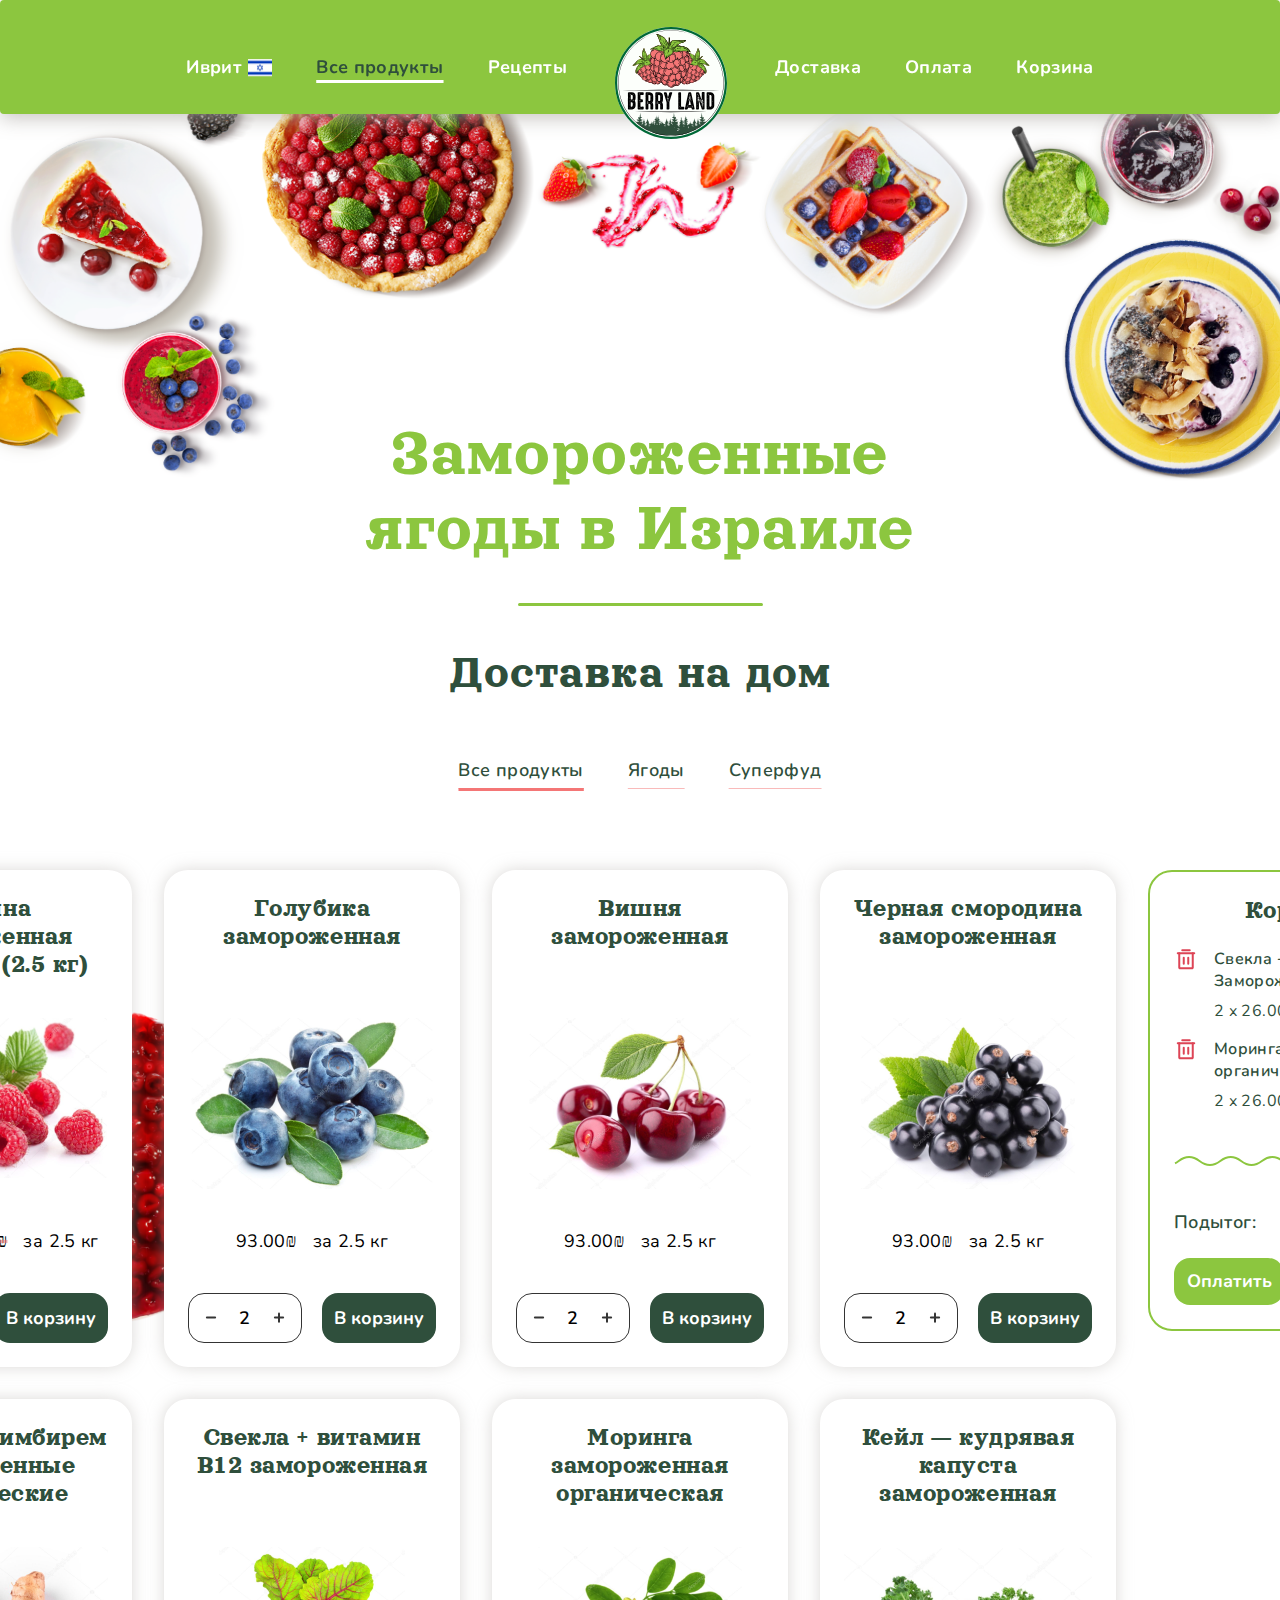
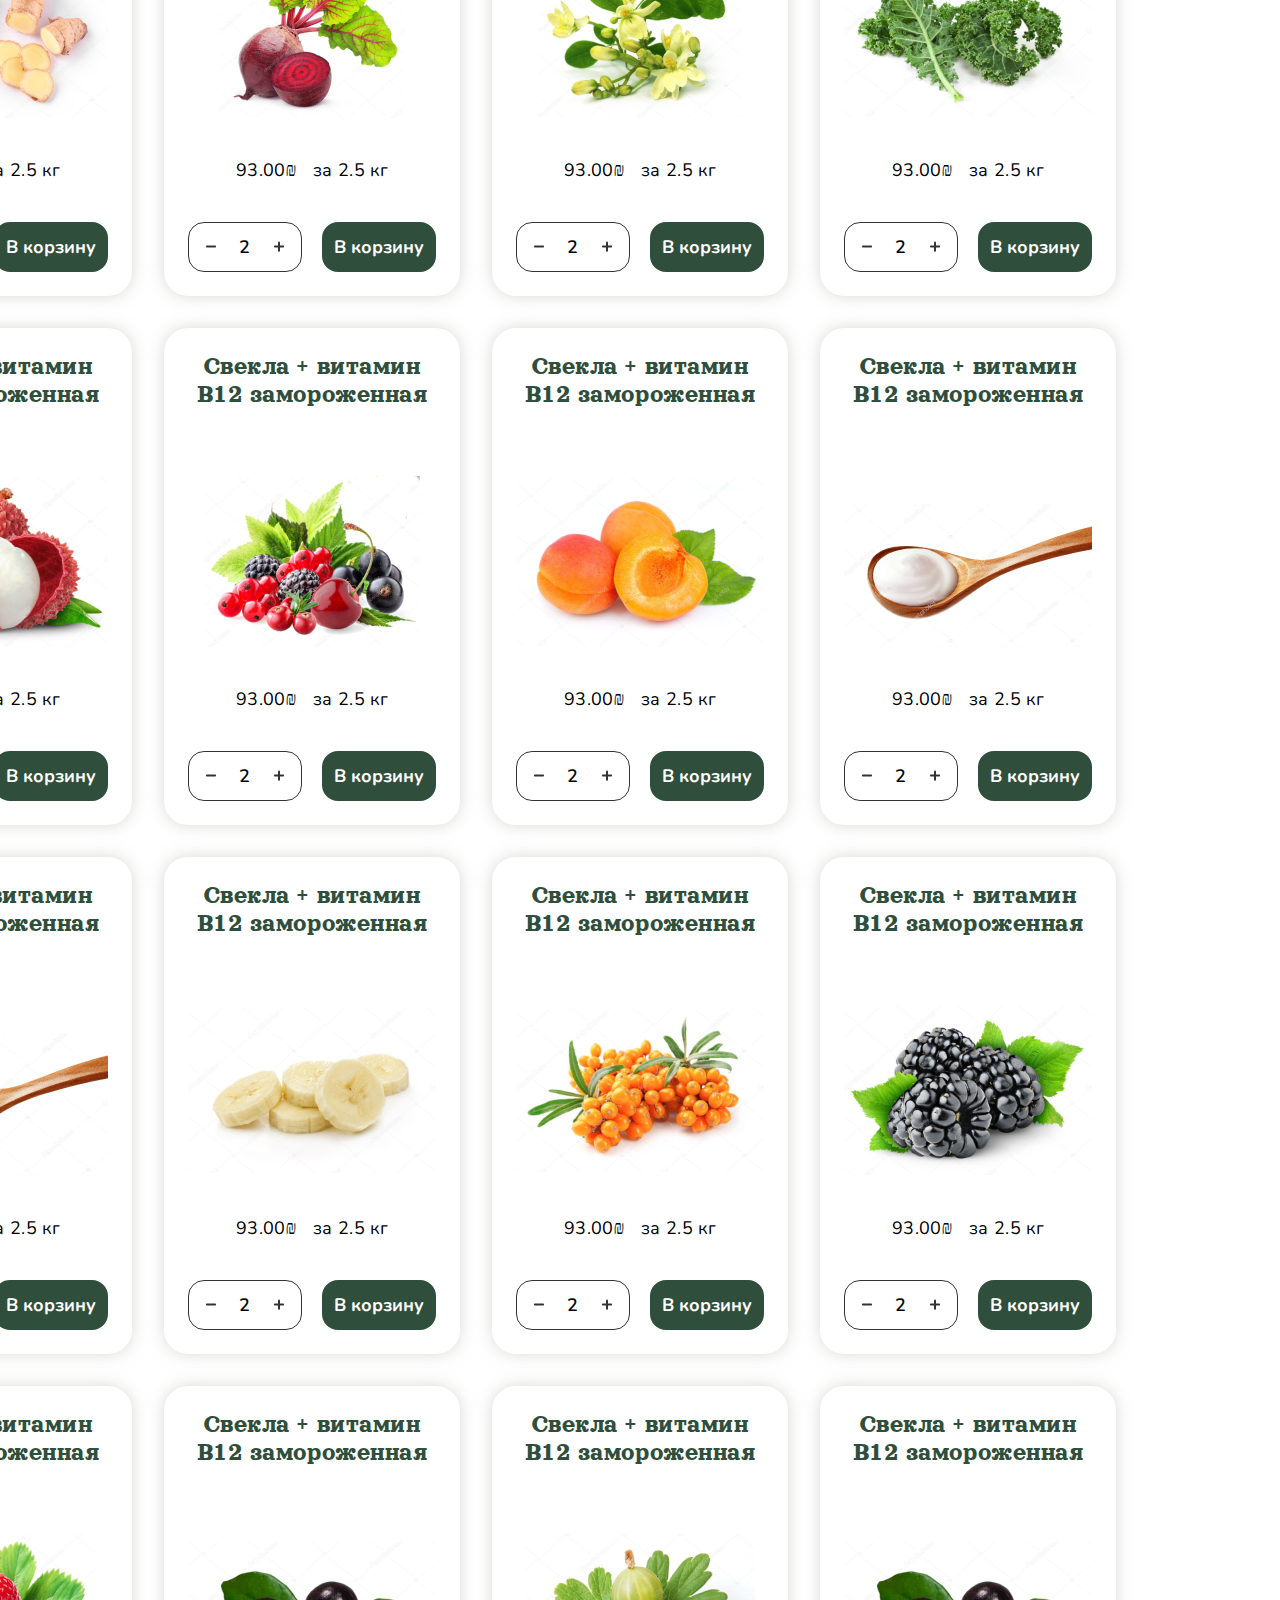
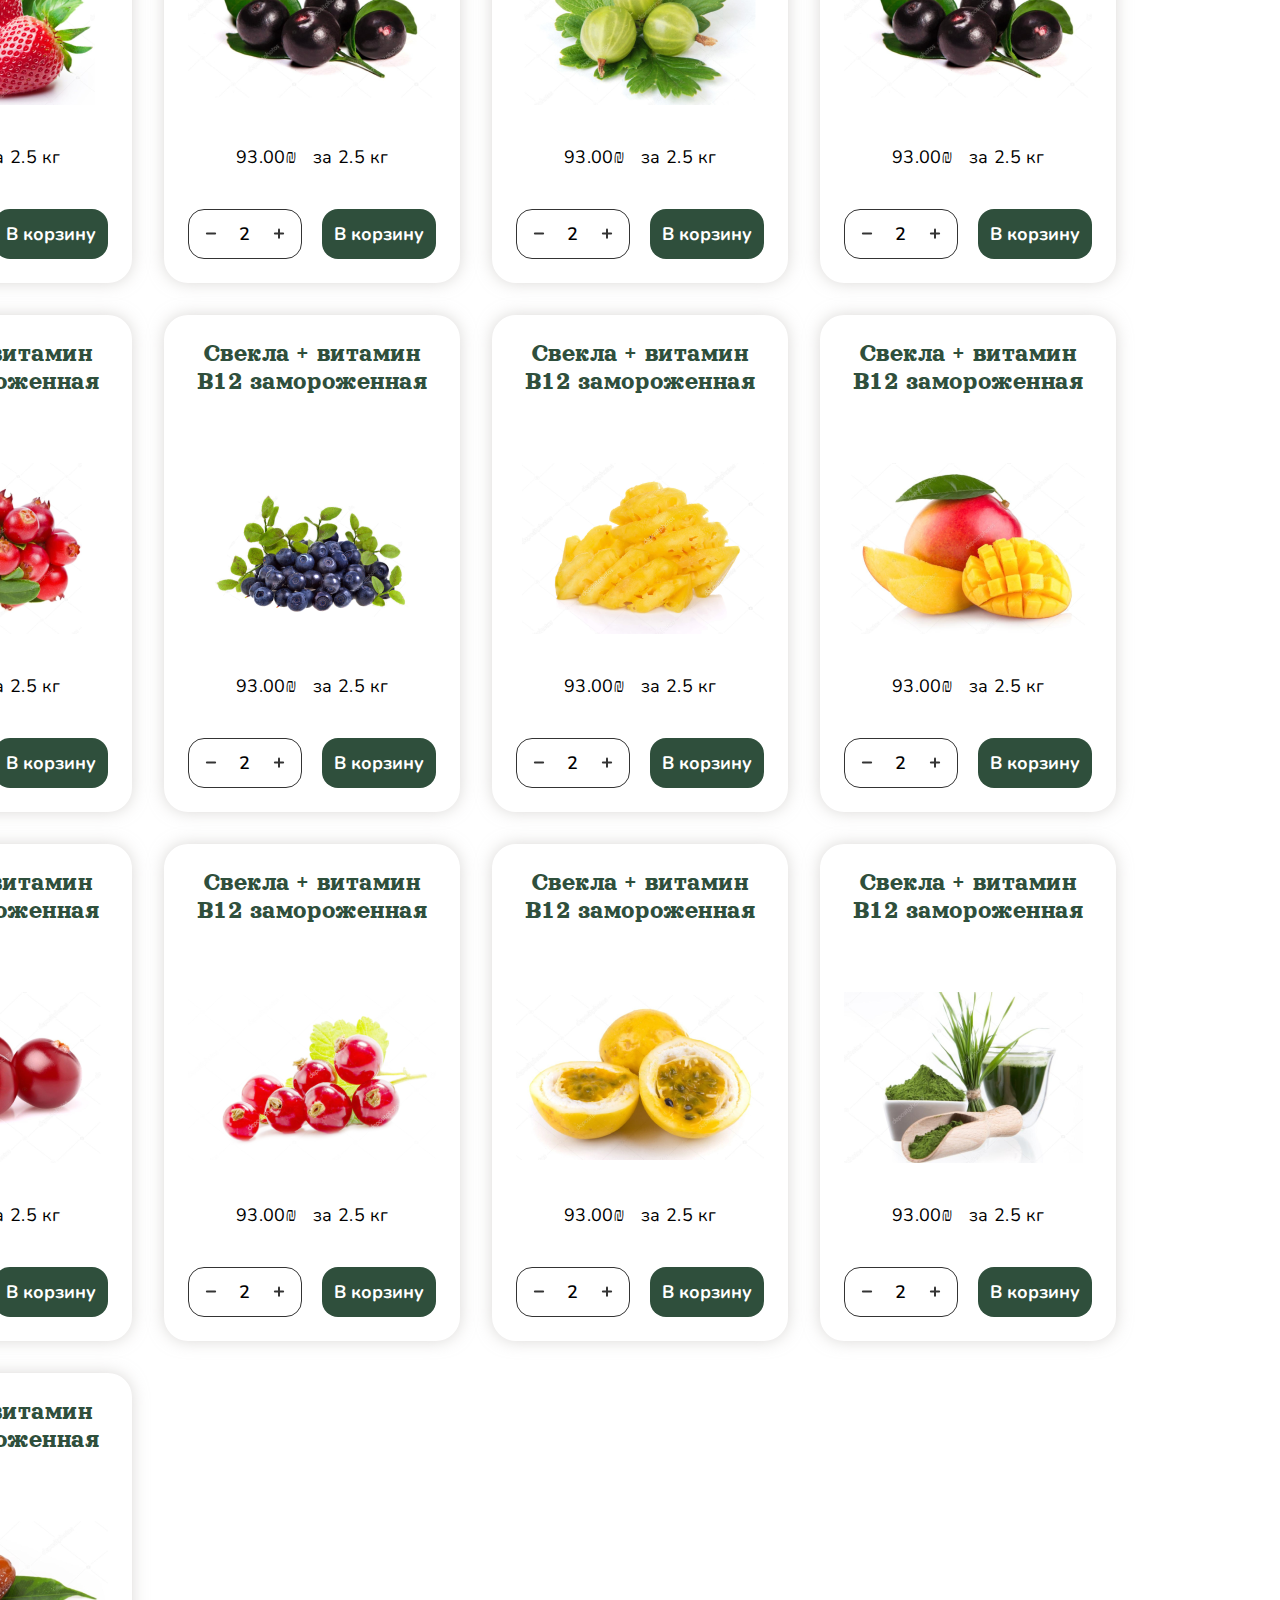
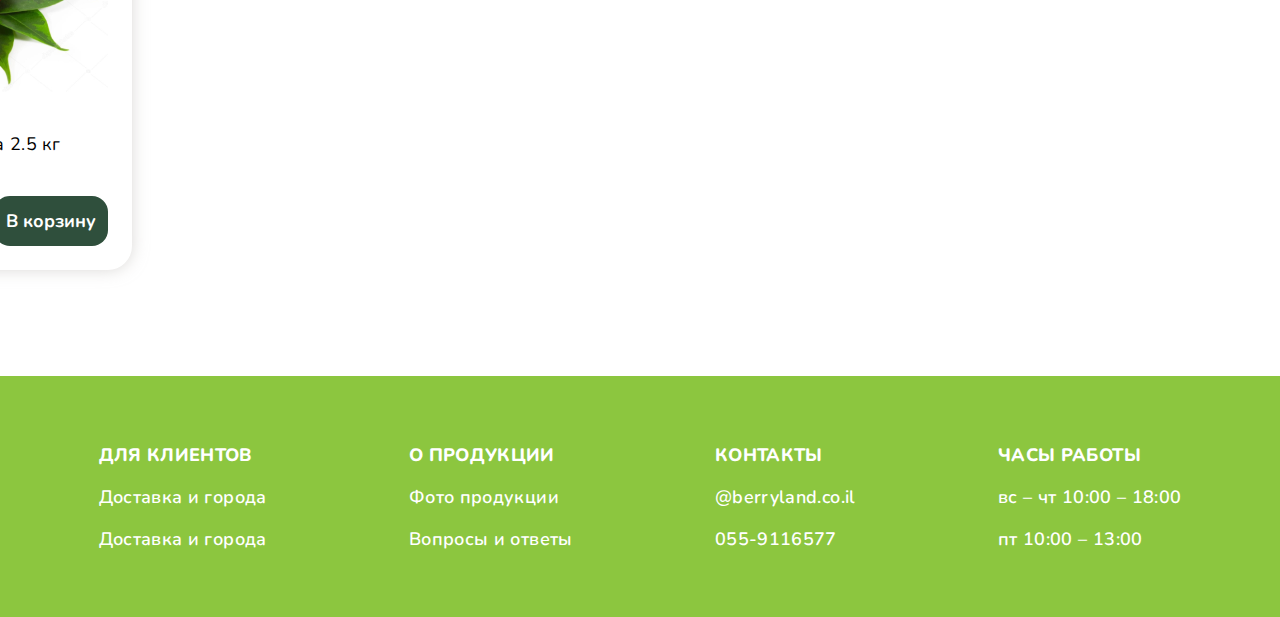
==== commit 84fa4df8: "still needed in correction" ====
--- a/index.html
+++ b/index.html
@@ -24,7 +24,7 @@
                         <img src="img/logo.svg" alt="logo" class="menu-logo">
                         <div class="menu">
                         <ul class="menu-list__left">
-                            <li class="menu-list__item"><a href="#">Доставка</a></li>
+                            <li class="menu-list__item"><a href="./html/delivery.html">Доставка</a></li>
                             <li class="menu-list__item"><a href="#">Оплата</a></li>
                             <li class="menu-list__item"><a href="#">Корзина</a></li>
                         </ul>
@@ -42,8 +42,8 @@
             <img src="img/left-back-3.png" alt="img" class="main-back__left left-3">
 
             <img src="img/left-back-3.png" alt="img" class="main-back__right right-1">
-            <img src="img/left-back-2.png" alt="img" class="main-back__right right-2">
-            <img src="img/righr-back-1.png" alt="img" class="main-back__right right-3">
+            <img src="img/righr-back-1.png" alt="img" class="main-back__right right-2">
+            <img src="img/left-back-2.png" alt="img" class="main-back__right right-3">
 
             <section class="main-screen">
                 <div class="main-title">Замороженные ягоды в Израиле</div>
@@ -57,41 +57,88 @@
                     <li class="main-menu__item"><a href="./html/superfood.html">Суперфуд</a></li>
                 </ul>
 
+              <div class="cart-card">
+
+                <div class="cart">
+                  
+                  <p class="cart-title">Корзина</p>
+
+                  <div class="cart-items">
+                    <div class="cart-item">
+                      <div class="cart-trash__item">
+                        <img src="./img/TrashSimple.svg" alt="trash" class="cart-trash">
+                        
+                        <p class="cart-item__name">Свекла + витамин В12 Замороженная</p></div>
+                        <p class="cart-item__price">2 x 26.00₪</p>
+                      </div>
+
+                      
+                      <div class="cart-trash__item">
+                        <img src="./img/TrashSimple.svg" alt="trash" class="cart-trash">
+                        
+                        <p class="cart-item__name">Моринга замороженная органическая</p></div>
+                        <p class="cart-item__price">2 x 26.00₪</p>
+                      </div>
+
+                      
+                    
+                      <img src="./img/Vector.svg" alt="vector" class="vector">
+
+                      <div class="cart-item__score">
+                        <p class="score__total-title">Подытог:</p>
+                        <p class="score__total">184.00₪</p>
+                      </div>
+
+                      <div class="cart-adder">
+                        <button class="quantity-cart-pay">Оплатить</button>
+                        <button class="quantity-cart2">Корзина</button>
+                      </div>
+
+                    </div>
+                    
+                
+
                 <div class="card-layout">
                     <div class="card-layout__item">
                         
                         <div class="card">
+
                             <svg xmlns="http://www.w3.org/2000/svg" width="80" height="80" viewBox="0 0 80 80" fill="none" class="card-discount">
                                 <path d="M80 0H24C10.7452 0 0 10.7452 0 24V80L80 0Z" fill="#8CC63F"/><p class="card-discount__text">Скидка!</p>
-                                </svg>
+                            </svg>
+
                             <h3 class='card-title'>Малина замороженная Премиум (2.5 кг)</h3>
+
                             <img src="img/Rectangle 2.png" alt="raspberry" class='card-img'>
+
                             <div class="card-price">
                                 <p class="card-price__now">85.00₪</p>
                                 <p class="card-price__before">93.00₪</p>
                                 <p class="card-weight">за 2.5 кг</p>
                             </div>
-                            <div class="cart-adder">
-                            <div class="quantity">
-                                <button>
-                                    <svg xmlns="http://www.w3.org/2000/svg" width="12" height="13" viewBox="0 0 12 13" fill="none">
-                                        <path d="M1.875 6.5H10.125" stroke="#343434" stroke-width="2" stroke-linecap="round" stroke-linejoin="round"/>
-                                        </svg>
-                                      <path stroke-linejoin="round" stroke-linecap="round" stroke-width="2.5" stroke="#47484b" d="M20 12L4 12"></path>
-                                    </svg>
-                                  </button>
-                                  <label>2</label>
-                                  <button>
-                                    <svg xmlns="http://www.w3.org/2000/svg" width="12" height="13" viewBox="0 0 12 13" fill="none">
-                                        <path d="M1.875 6.5H10.125" stroke="#343434" stroke-width="2" stroke-linecap="round" stroke-linejoin="round"/>
-                                        <path d="M6 2.375V10.625" stroke="#343434" stroke-width="2" stroke-linecap="round" stroke-linejoin="round"/>
-                                        </svg>
-                                      <path stroke-linejoin="round" stroke-linecap="round" stroke-width="2.5" stroke="#47484b" d="M12 4V20M20 12H4"></path>
-                                    </svg>
-                                  </button>
-                            </div>
-                            <button class="quantity-cart">В корзину</button>
-                        </div>
+
+                            <div class="cart-adder">
+                              <div class="quantity">
+                                  <button>
+                                      <svg xmlns="http://www.w3.org/2000/svg" width="12" height="13" viewBox="0 0 12 13" fill="none">
+                                          <path d="M1.875 6.5H10.125" stroke="#343434" stroke-width="2" stroke-linecap="round" stroke-linejoin="round"/>
+                                          </svg>
+                                        <path stroke-linejoin="round" stroke-linecap="round" stroke-width="2.5" stroke="#47484b" d="M20 12L4 12"></path>
+                                      </svg>
+                                    </button>
+                                    <label>2</label>
+                                    <button>
+                                      <svg xmlns="http://www.w3.org/2000/svg" width="12" height="13" viewBox="0 0 12 13" fill="none">
+                                          <path d="M1.875 6.5H10.125" stroke="#343434" stroke-width="2" stroke-linecap="round" stroke-linejoin="round"/>
+                                          <path d="M6 2.375V10.625" stroke="#343434" stroke-width="2" stroke-linecap="round" stroke-linejoin="round"/>
+                                          </svg>
+                                        <path stroke-linejoin="round" stroke-linecap="round" stroke-width="2.5" stroke="#47484b" d="M12 4V20M20 12H4"></path>
+                                      </svg>
+                                    </button>
+                              </div>
+                              <button class="quantity-cart">В корзину</button>
+                            </div>
+
                         </div>
                     </div>
                 
@@ -989,6 +1036,7 @@
                         </div>
                         </div>
                     </div>
+                  </div>
 
             </section>
 
--- a/css/styles.css
+++ b/css/styles.css
@@ -26,9 +26,14 @@
     margin: 0;
 }
 
+:root {
+    --index: calc(1vw + 1vh);
+}
+
 }
 html, body{
     height: 100%;
+
 }
 
 body{
@@ -39,12 +44,14 @@
     font-weight: 600;
     line-height: normal;
     letter-spacing: 0.0225rem;
+    overflow-x: hidden;
 }
 
 .wrapper{
     min-height: 100%;
     display: flex;
     flex-direction: column;
+    min-height: calc(100vh - calc(var(--index)*0.05));
 }
 
 .header{
@@ -129,6 +136,8 @@
     flex-grow: 1;
   } 
 
+
+/* BACKGROUND */
 .main-back{
     background: url(<path-to-image>), lightgray 50% / cover no-repeat;
     width: 100%;
@@ -143,44 +152,43 @@
 .left-1{
     width: 21.25rem;
     height: 21.25rem;
-    margin-top: 60.56rem;
-    margin-left: -4rem;
+    top: 110vh;
+    left: -7.5vh;
 }
 .left-2{
     width: 27.625rem;
     height: 28rem;
     transform: rotate(89.524deg);
-    margin-top: 112.06rem;
-    margin-left: -4rem;
+    top: 190vh;
+    left: -4vh;
 }
 
 .left-3{
     width: 50.40788rem;
     height: 30.8015rem;
     transform: rotate(-4.387deg);
-    margin-top: 166.47rem;
-    margin-left: -35rem;
+    top: 290vh;
+    left: -56vh;
 }
 
 .right-1{
     width: 51.40288rem;
     height: 30.8015rem;
     transform: rotate(-4.387deg);
-    margin-top: 74.38rem;
-    margin-left: 100rem;
+    top: 130.38vh;
+    left: 172vh;
 }
 .right-2{
+    width: 40rem;
+    top: 240.5vh;
+    left: 165vh;
+}
+.right-3{
     width: 27.625rem;
     height: 28rem;
     transform: rotate(17.189deg);
-    margin-top: 128.5rem;
-    margin-left: 100rem;
-}
-.right-3{
-    width: 40rem;
-
-    margin-top: 200.44rem;
-    margin-left: 100rem;
+    top: 350.44vh;
+    left: 165vh;
 }
 
 
@@ -242,6 +250,108 @@
     top: 2.5rem;
 }
 
+.cart-card{
+    display: flex;
+    flex-direction: row-reverse;
+    align-items: flex-start;
+}
+
+
+/* CART */
+.cart{
+    display: flex;
+    width: 18.5rem;
+    padding: 1.5rem;
+    flex-direction: column;
+    gap: 1.5rem;
+    margin: 1rem;
+    border-radius: 1.5rem;
+    border: 2px solid #8CC63F;
+    background: #FFF;
+}
+.cart-title{
+    align-self: stretch;
+    color: #2F4F3C;
+    text-align: center;
+    font-family: Orelega One;
+    font-size: 1.625rem;
+    font-weight: 400;
+    letter-spacing: 0.0325rem;
+}
+
+.cart-item{
+    display: flex;
+    margin-bottom: 1rem;
+    align-items: flex-start;
+    flex-direction: column;
+}
+
+.cart-trash__item{
+    display: flex;
+    flex-direction: row;
+    align-items: flex-start
+}
+
+.cart-item__name{
+    color: #2F4F3C;
+    font-size: 1rem;;
+    margin-bottom: 0.5rem;
+    margin-left: 1rem;
+}
+.cart-item__price{
+    color: #2F4F3C;
+    font-size: 1rem;    
+    font-weight: 400;
+    margin-left: 2.5rem;
+}
+.vector{
+    margin: 1.25rem 0;
+}
+
+.cart-item__score{
+    display: flex;
+    justify-content: space-between;
+}
+.score__total-title{
+    color: #2F4F3C;
+}
+.score__total{
+    color: #2F4F3C;
+    font-weight: 400;
+}
+
+.quantity-cart-pay{
+    display: flex;
+    justify-content: center;
+    align-items: center;
+    width: 7.125rem;
+    padding: 0.75rem 0.5rem;
+    border-radius: 1rem;
+    background: #8CC63F;
+    border: none;
+    color: #FFF;
+    font-size: 1.125rem;
+    font-weight: 700;
+    cursor: pointer;
+}
+
+.quantity-cart2{
+    display: flex;
+    justify-content: center;
+    align-items: center;
+    width: 7.125rem;
+    padding: 0.75rem 1rem;
+    justify-content: space-between;
+    align-items: center;
+    flex-shrink: 0;
+    border-radius: 1rem;
+    border: 1px solid #343434;
+    background: transparent;
+    color: #000;
+    cursor: pointer;
+}
+
+/* CARDS */
 .card-layout {
     display: grid;
     grid-template-columns: repeat(4, 1fr);
@@ -367,7 +477,20 @@
     padding: 0.75rem;
 }
 
-
+.card-layout, .card-layout__item{
+    transition: 400ms;
+}
+
+.card-layout .card-layout__item:hover {
+    transform: scale(1.05);
+  }
+  
+.card-layout:hover > .card-layout__item:not(:hover) {
+    filter: blur(1px);
+    transform: scale(0.95);
+}
+
+/* FOOTER */
 .footer{
     display: flex;
     justify-content: center;
@@ -395,7 +518,7 @@
     font-weight: 800;
 }
 
-
+/* ADAPTATION */
 @media (min-width: 2000px){
     .main-back__left, .main-back__right{
         display: block;
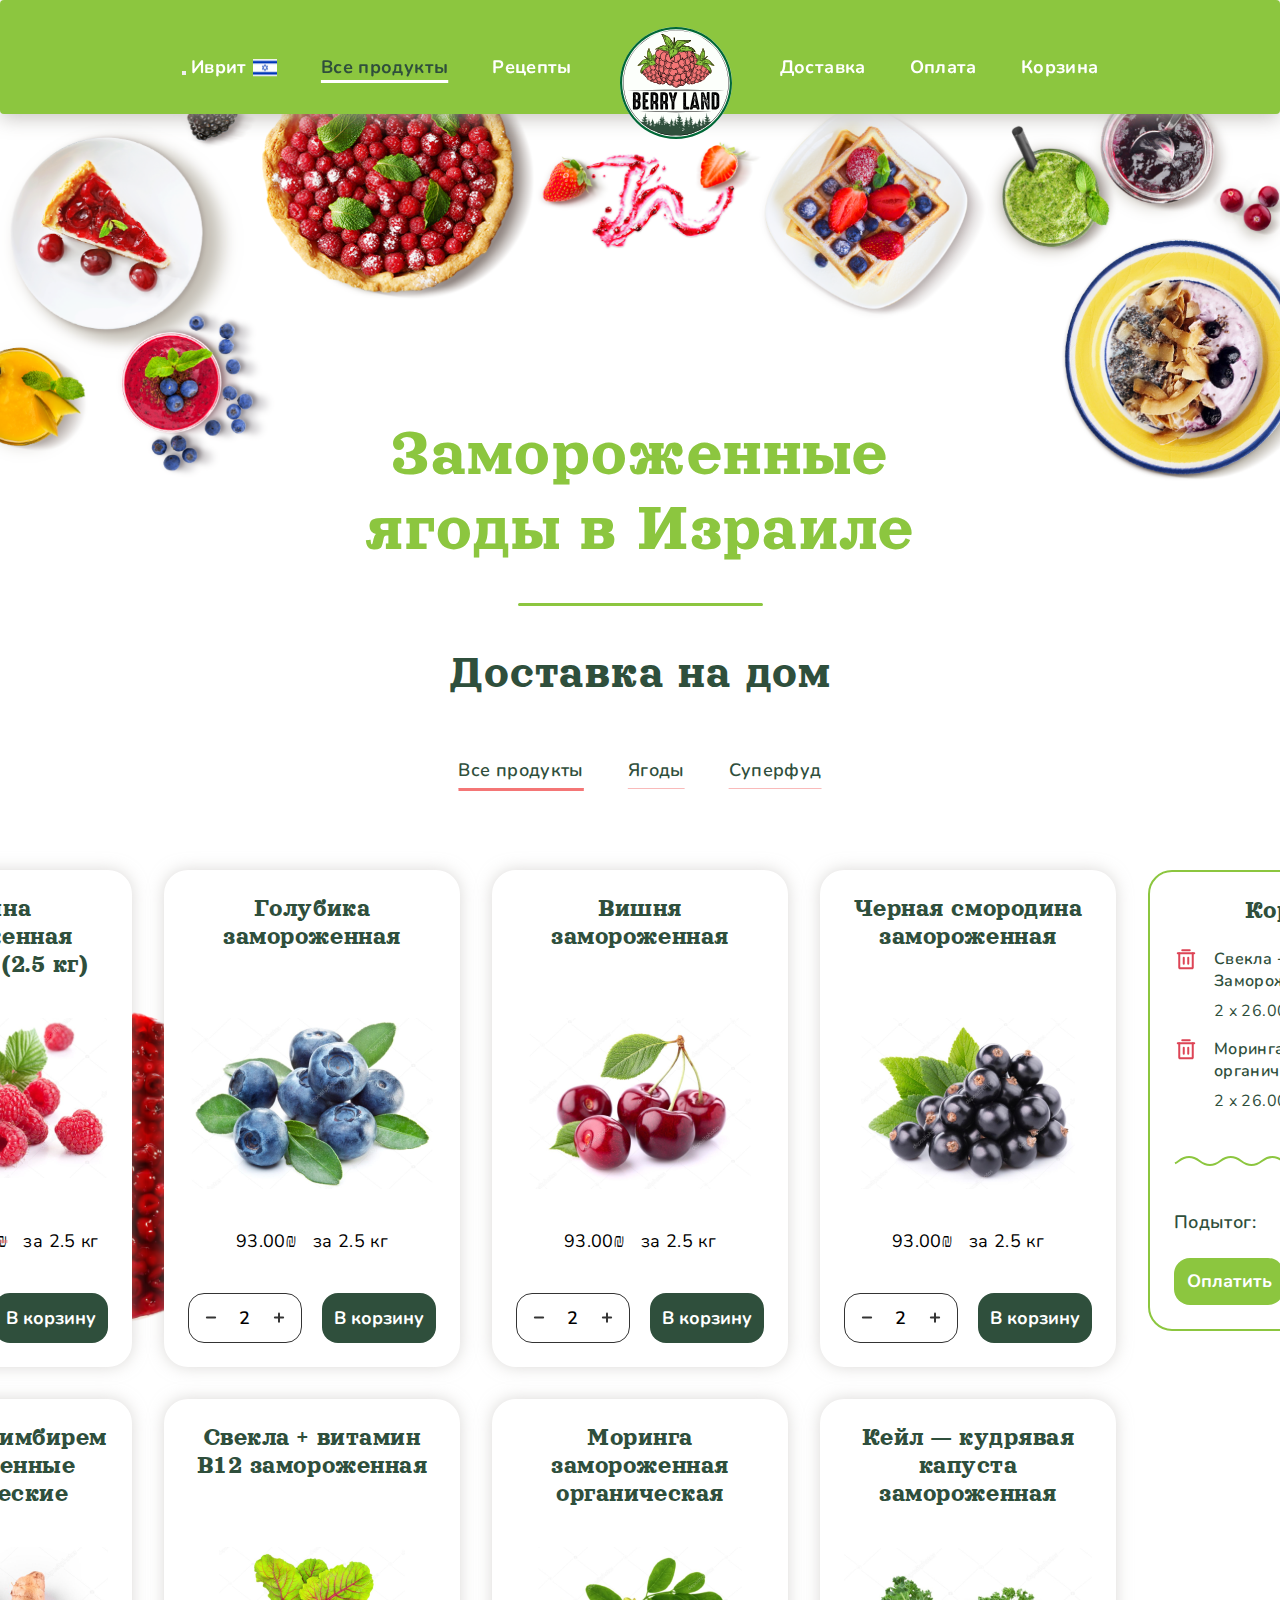
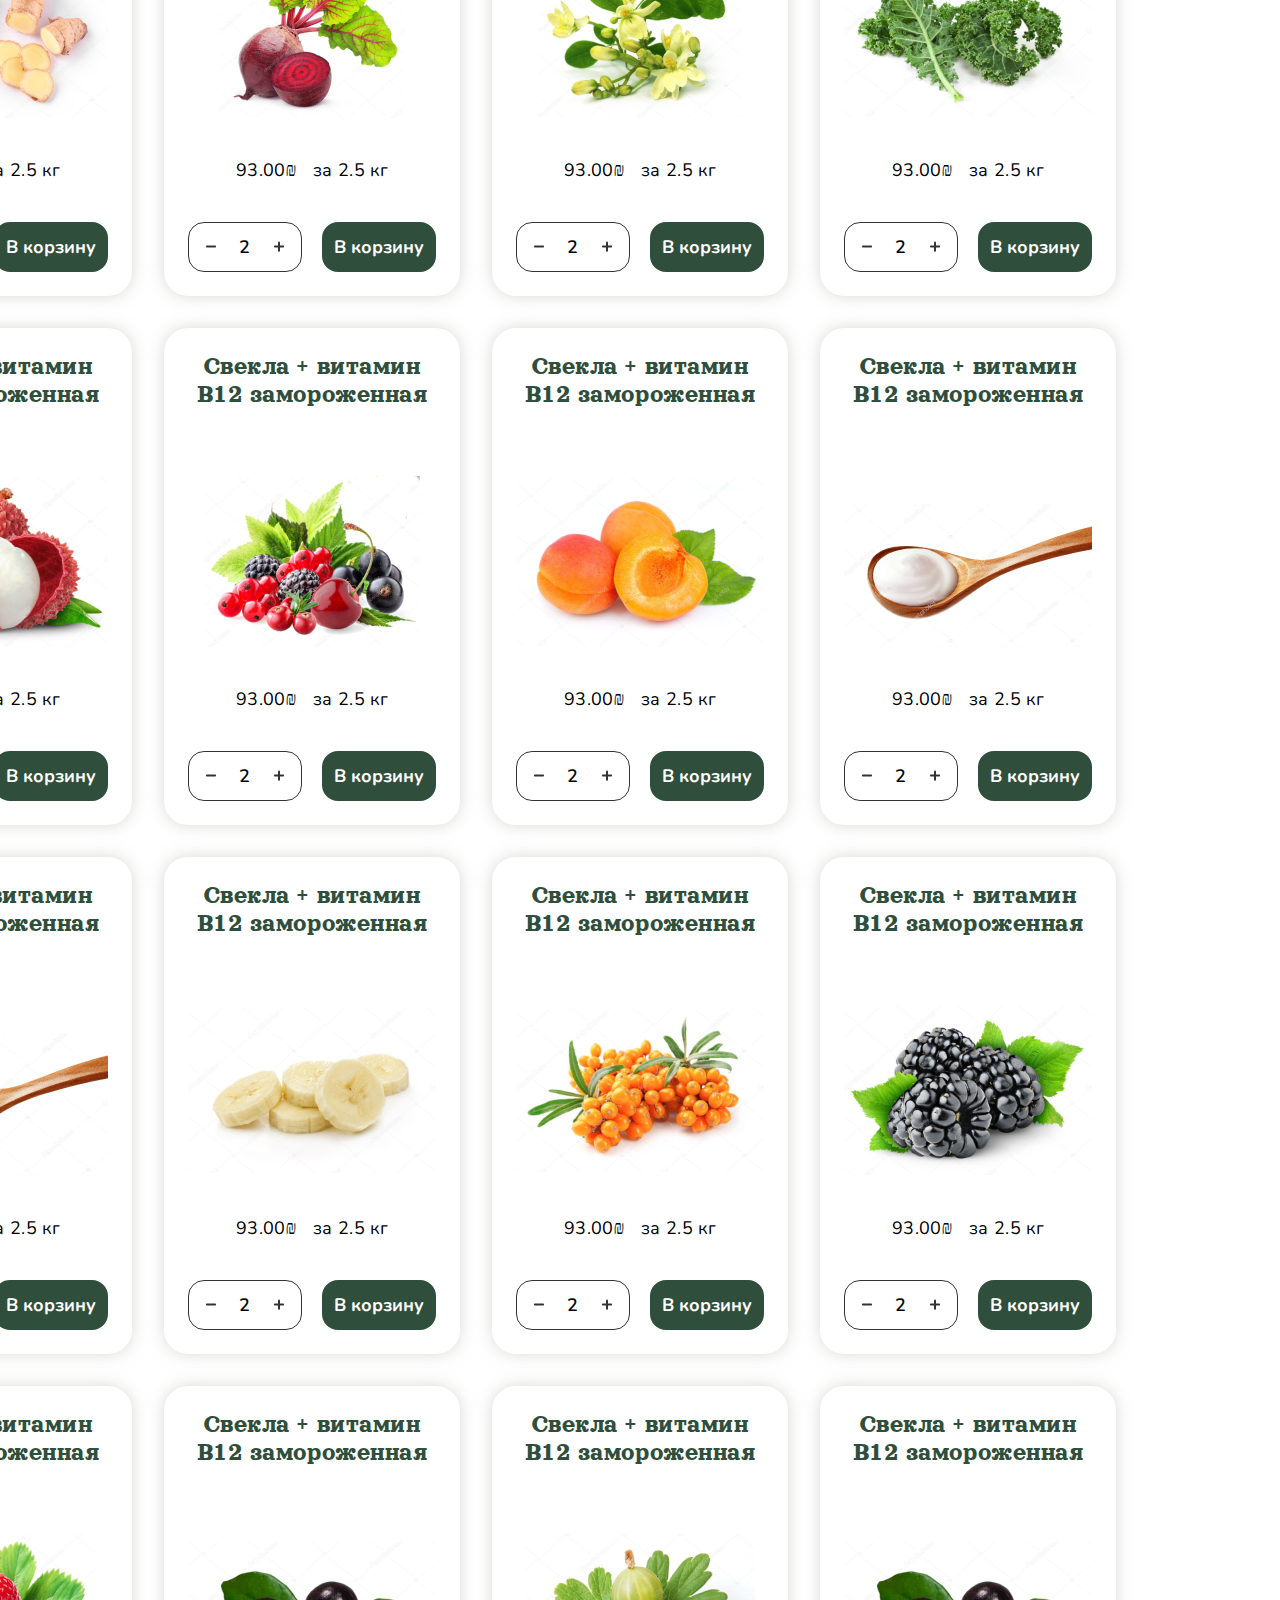
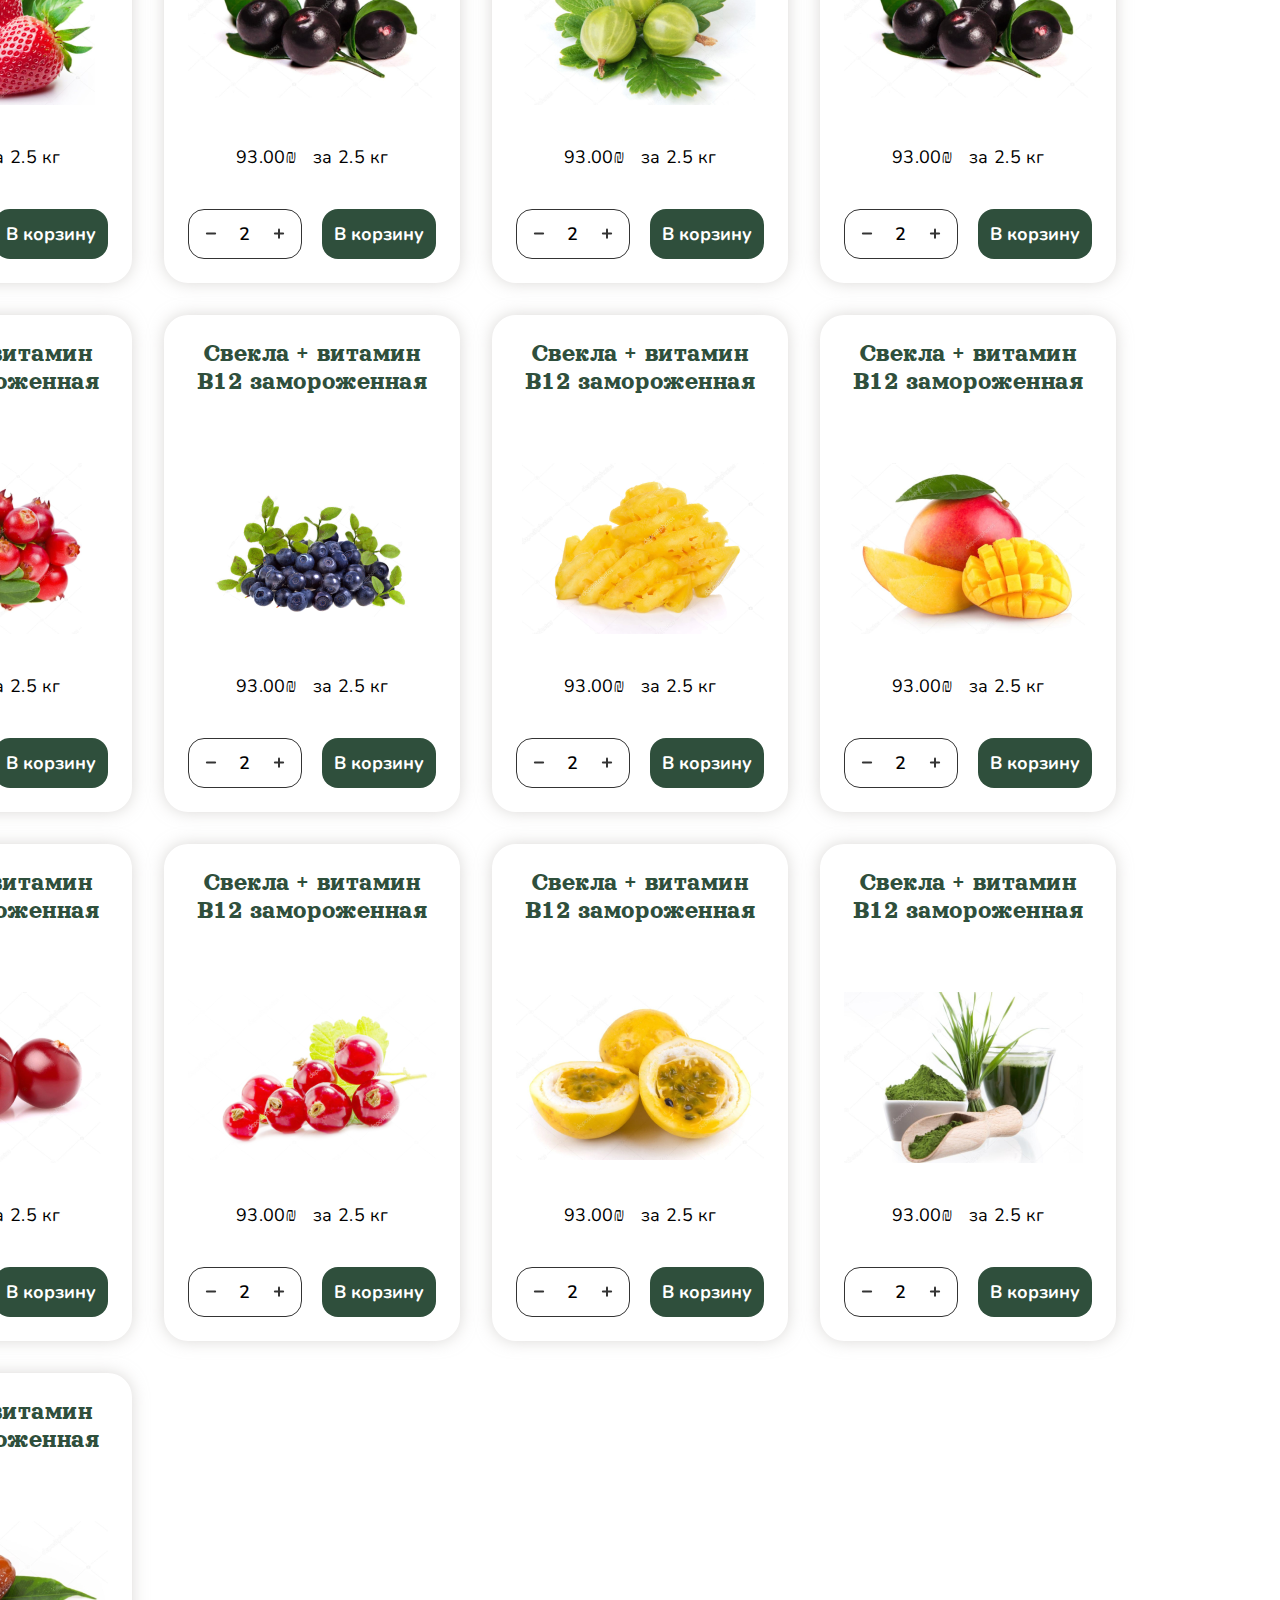
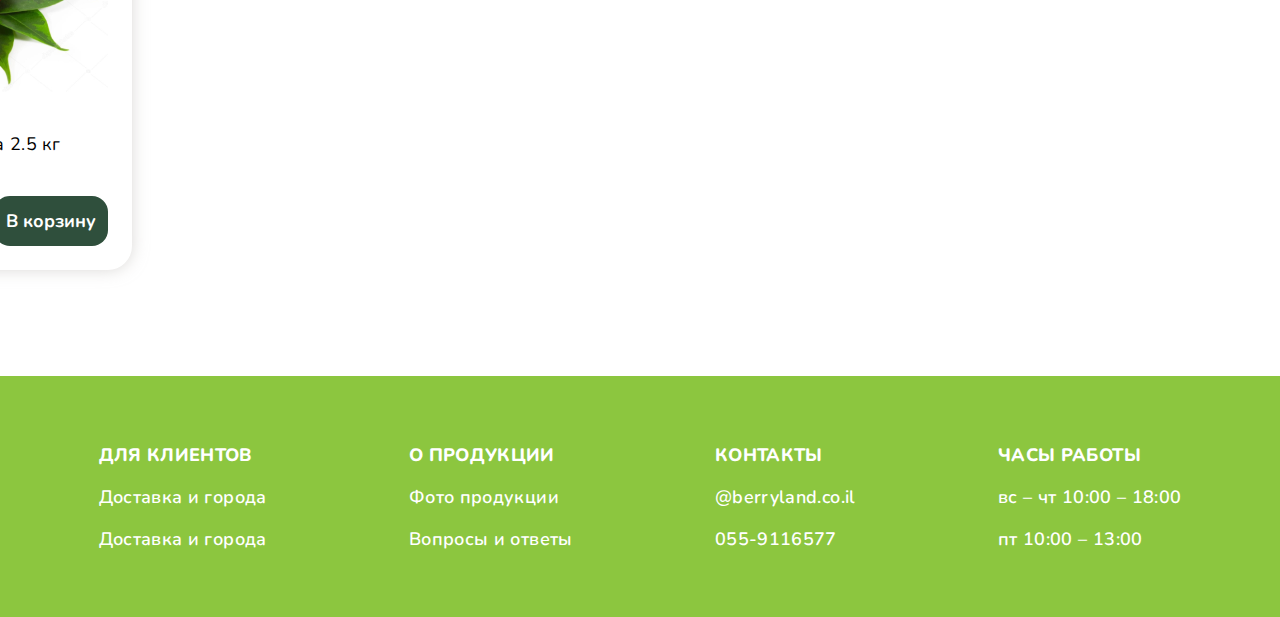
==== commit 4666225f: "Add files via upload" ====
--- a/index.html
+++ b/index.html
@@ -14,21 +14,33 @@
         <header class="header">
             <div class="container">
                 <div class="header-inner">
-                    <div class="menu">
+                    <nav class="menu">
+
+                      <button class="menu__btn">
+                        <span></span>
+                        <span></span>
+                        <span></span>
+                      </button>  
+
                         <ul class="menu-list__right">
-                            <li class="menu-list__item"> <a href="#">Иврит<img src="img/israel-flag-icon.png" alt="flag" class="menu-list__item-img"></a></li>
+                            <li class="menu-list__item"> <a class="menu__list-link" href="#">Иврит<img src="img/israel-flag-icon.png" alt="flag" class="menu-list__item-img"></a></li>
                             <li class="menu-list__item-here">Все продукты</li>
-                            <li class="menu-list__item"> <a href="#">Рецепты</a> </li>
+                            <li class="menu-list__item"> <a class="menu__list-link" href="#">Рецепты</a> </li>
                         </ul>
-                        </div>
-                        <img src="img/logo.svg" alt="logo" class="menu-logo">
-                        <div class="menu">
+
+                    </nav>
+
+                    <img src="img/logo.svg" alt="logo" class="menu-logo">
+
+                    <nav class="menu">
                         <ul class="menu-list__left">
-                            <li class="menu-list__item"><a href="./html/delivery.html">Доставка</a></li>
-                            <li class="menu-list__item"><a href="#">Оплата</a></li>
-                            <li class="menu-list__item"><a href="#">Корзина</a></li>
+                            <li class="menu-list__item"><a class="menu__list-link" href="./html/delivery.html">Доставка</a></li>
+                            <li class="menu-list__item"><a class="menu__list-link" href="#">Оплата</a></li>
+                            <li class="menu-list__item"><a class="menu__list-link" href="#">Корзина</a></li>
                         </ul>
-                    </div>
+                        
+                    </nav>
+
                     </div>
                 </div>
         </header>
--- a/css/styles.css
+++ b/css/styles.css
@@ -1,4 +1,5 @@
-@import './normalize.css';
+@import url('./normalize.css');
+@import url('./media.css');
 @import url('https://fonts.googleapis.com/css2?family=Nunito:wght@400;700&display=swap');
 @import url('https://fonts.googleapis.com/css2?family=Orelega+One&display=swap');
 
@@ -51,7 +52,6 @@
     min-height: 100%;
     display: flex;
     flex-direction: column;
-    min-height: calc(100vh - calc(var(--index)*0.05));
 }
 
 .header{
@@ -235,16 +235,50 @@
     font-family: Nunito;
     display: inline-flex;
     align-items: flex-start;
-    gap: 2.75rem;
     text-decoration: underline 1px rgba(244, 118, 118, 0.50);
     text-underline-offset: 12px;
     margin-bottom: 4.5rem;
+    gap: 2.75rem;
 }
 
 .main-menu__item.active{
     text-decoration: underline 3px #F47676;
     
 }
+.main-menu__item{
+    display: flex;
+    position: relative;
+    transition: .5s ease;
+}
+
+.main-menu__item::before {
+    content: '';
+    position: absolute;
+    left: 0;
+    bottom: -9px;
+    height: 3px;
+    width: 0;
+    background-color: #F47676;
+    transition: .5s ease;
+}
+
+.main-menu__item:hover::before {
+    width: 100%;
+}
+
+.main-menu__item::after {
+    content: '';
+    position: absolute;
+    left: 0;
+    bottom: 0;
+    height: 0;
+    width: 100%;
+    background-color: #F47676;
+    transition: .4s ease;
+    z-index: -1;
+}
+
+
 
 .main-menu__line{
     top: 2.5rem;
@@ -341,15 +375,47 @@
     align-items: center;
     width: 7.125rem;
     padding: 0.75rem 1rem;
-    justify-content: space-between;
-    align-items: center;
     flex-shrink: 0;
     border-radius: 1rem;
     border: 1px solid #343434;
     background: transparent;
-    color: #000;
+    color: #343434;
     cursor: pointer;
-}
+    transition: all 0.3s cubic-bezier(0.23, 1, 0.320, 1);
+  overflow: hidden;
+}
+
+.quantity-cart2::before {
+  content: '';
+  position: absolute;
+  inset: 0;
+  margin: auto;
+  width: 50px;
+  height: 50px;
+  border-radius: inherit;
+  scale: 0;
+  z-index: -1;
+  background-color: #2F4F3C;
+  transition: all 0.6s cubic-bezier(0.23, 1, 0.320, 1);
+}
+
+.quantity-cart2:hover::before {
+  scale: 3;
+}
+
+.quantity-cart2:hover {
+  color: #FFF;
+  border: #2F4F3C;
+  box-shadow: 0 0px 20px #343434;
+  scale: 1.1;
+  
+}
+
+.quantity-cart2:active {
+  scale: 1;
+}
+
+
 
 /* CARDS */
 .card-layout {
@@ -476,18 +542,26 @@
     font-weight: 700;
     padding: 0.75rem;
 }
+  .quantity-cart:hover {
+    box-shadow: 0 0px 20px #343434;
+    scale: 1.1;
+    
+  }
+  
+  .quantity-cart:active {
+    scale: 1;
+  }
 
 .card-layout, .card-layout__item{
     transition: 400ms;
 }
 
 .card-layout .card-layout__item:hover {
-    transform: scale(1.05);
+    transform: scale(1.05, 1.05);
   }
   
 .card-layout:hover > .card-layout__item:not(:hover) {
-    filter: blur(1px);
-    transform: scale(0.95);
+    transform: scale(0.95, 0.95);
 }
 
 /* FOOTER */
@@ -518,22 +592,3 @@
     font-weight: 800;
 }
 
-/* ADAPTATION */
-@media (min-width: 2000px){
-    .main-back__left, .main-back__right{
-        display: block;
-    }
-}
-
-
-@media (max-width: 1680px){
- .right-1, .right-2, .right-3{
-    margin-left: 85rem;
- }
-}
-
-@media (max-width: 1480px){
-    .right-1, .right-2, .right-3{
-       margin-left: 65rem;
-    }
-   }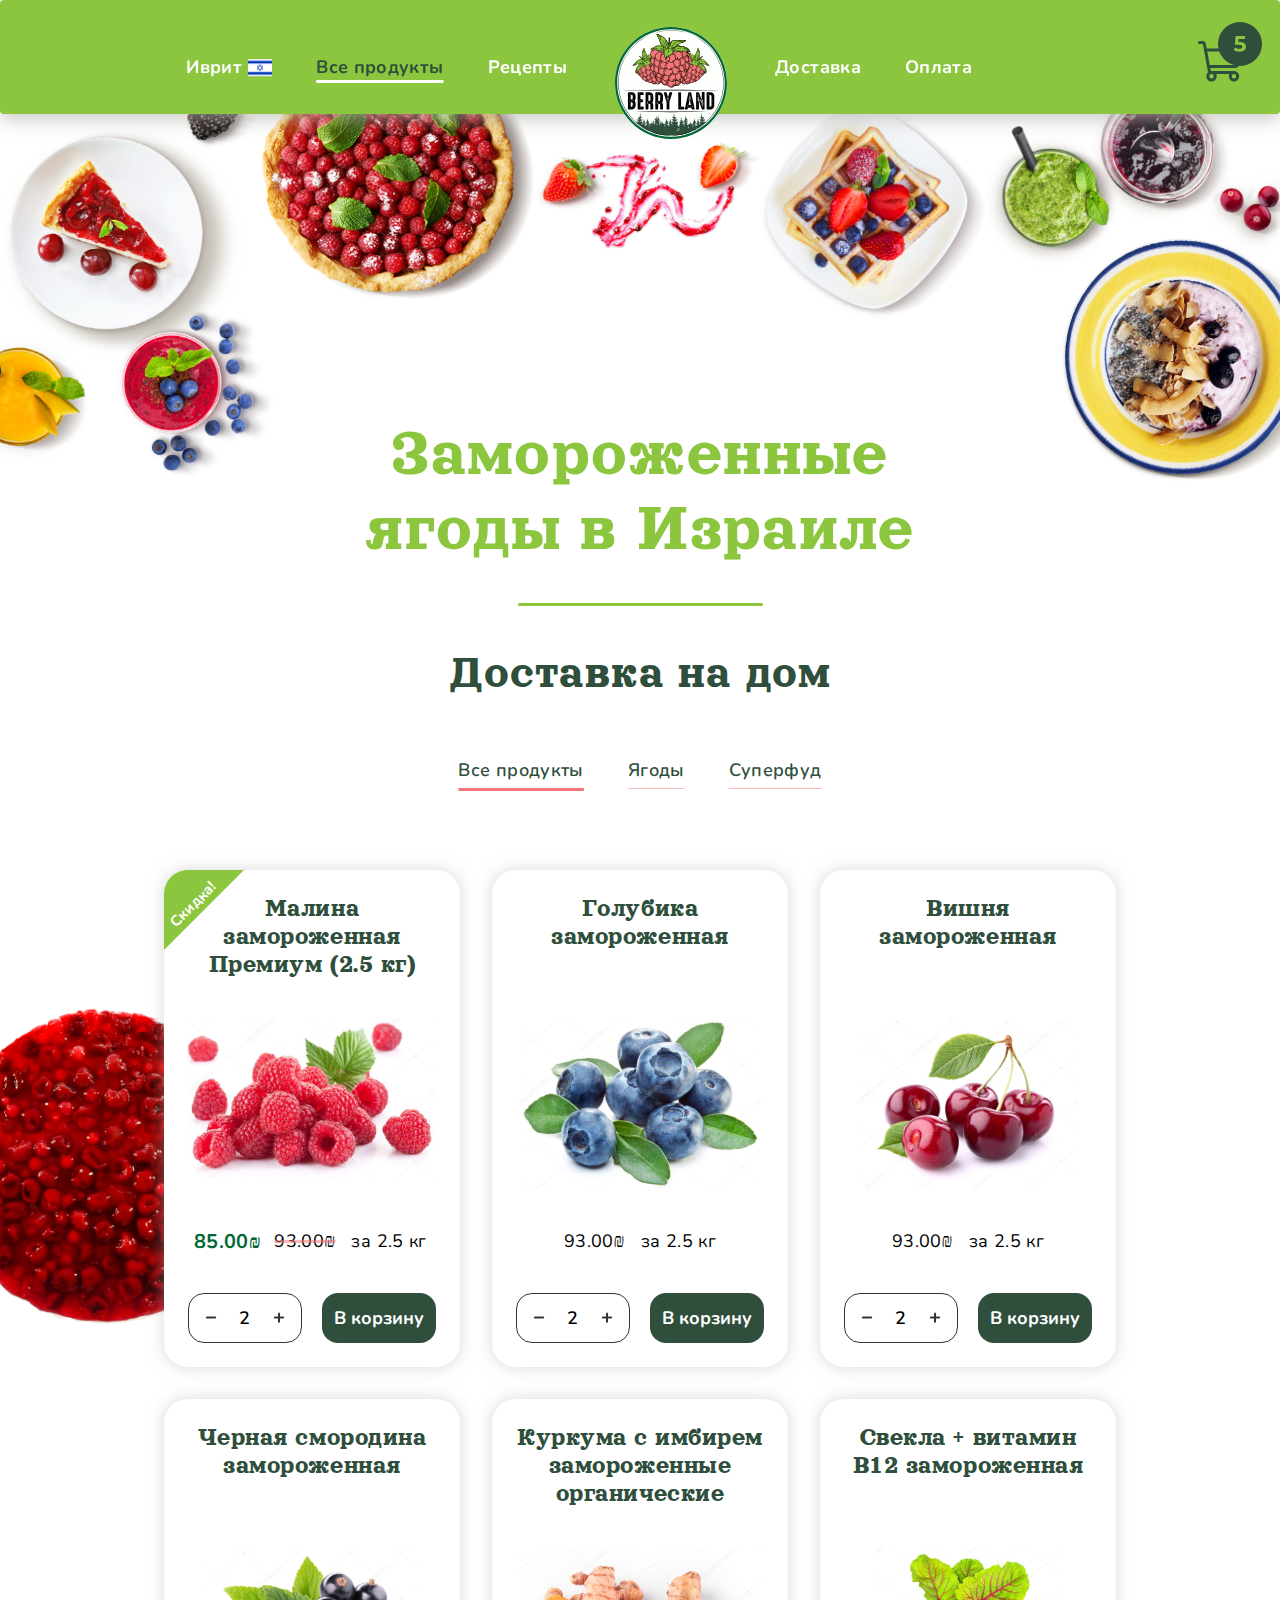
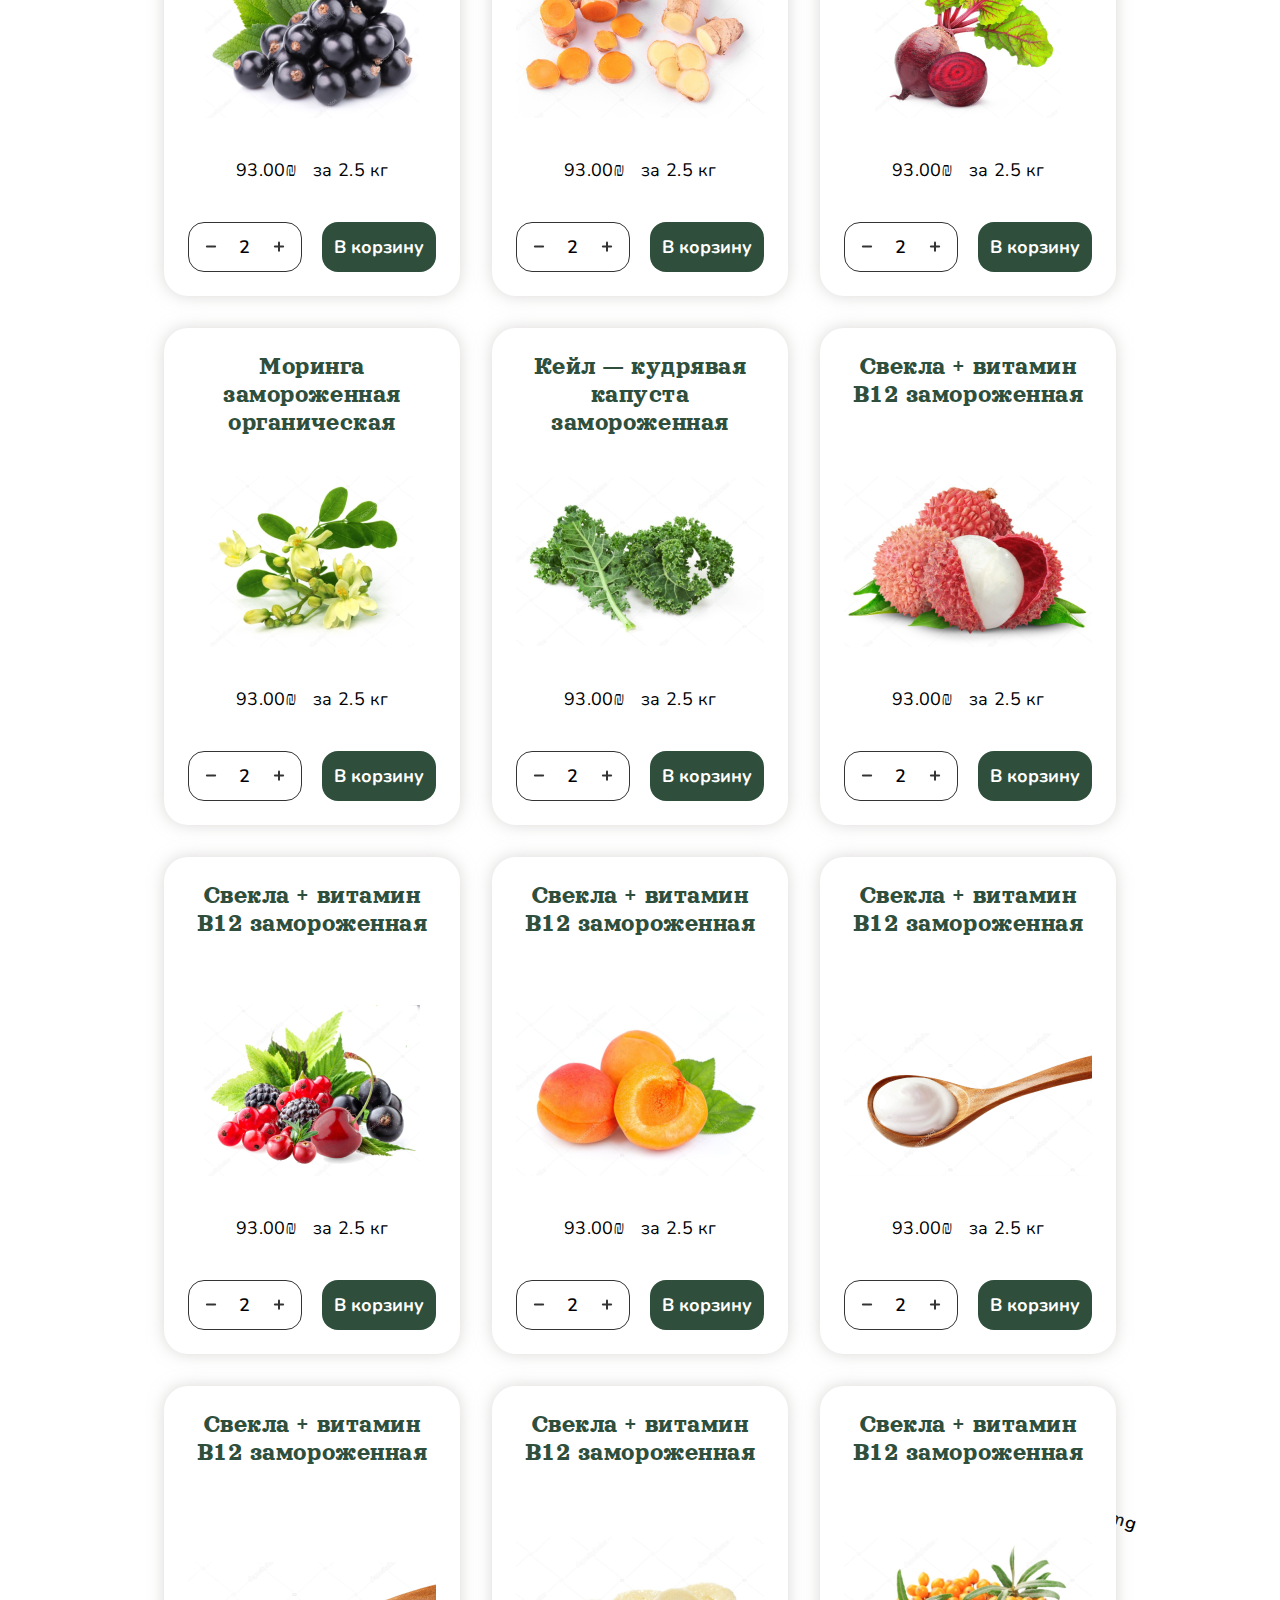
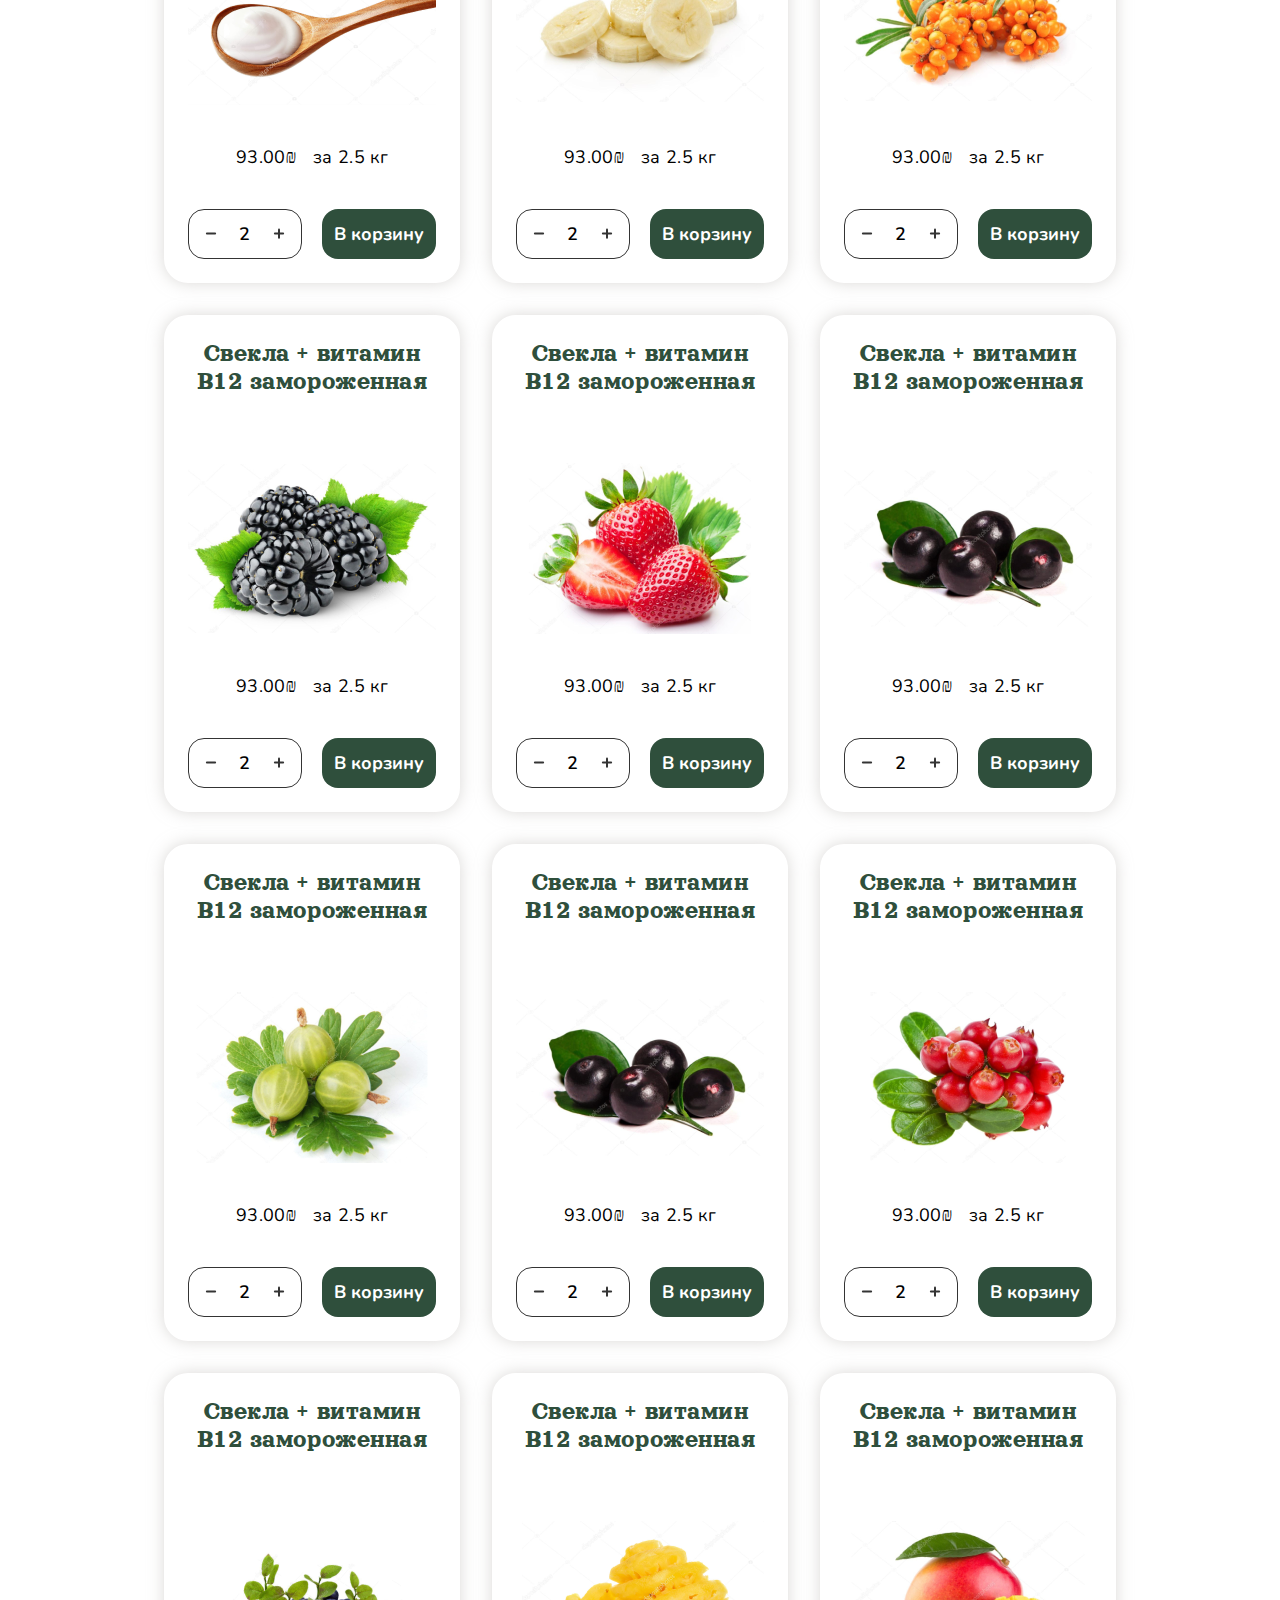
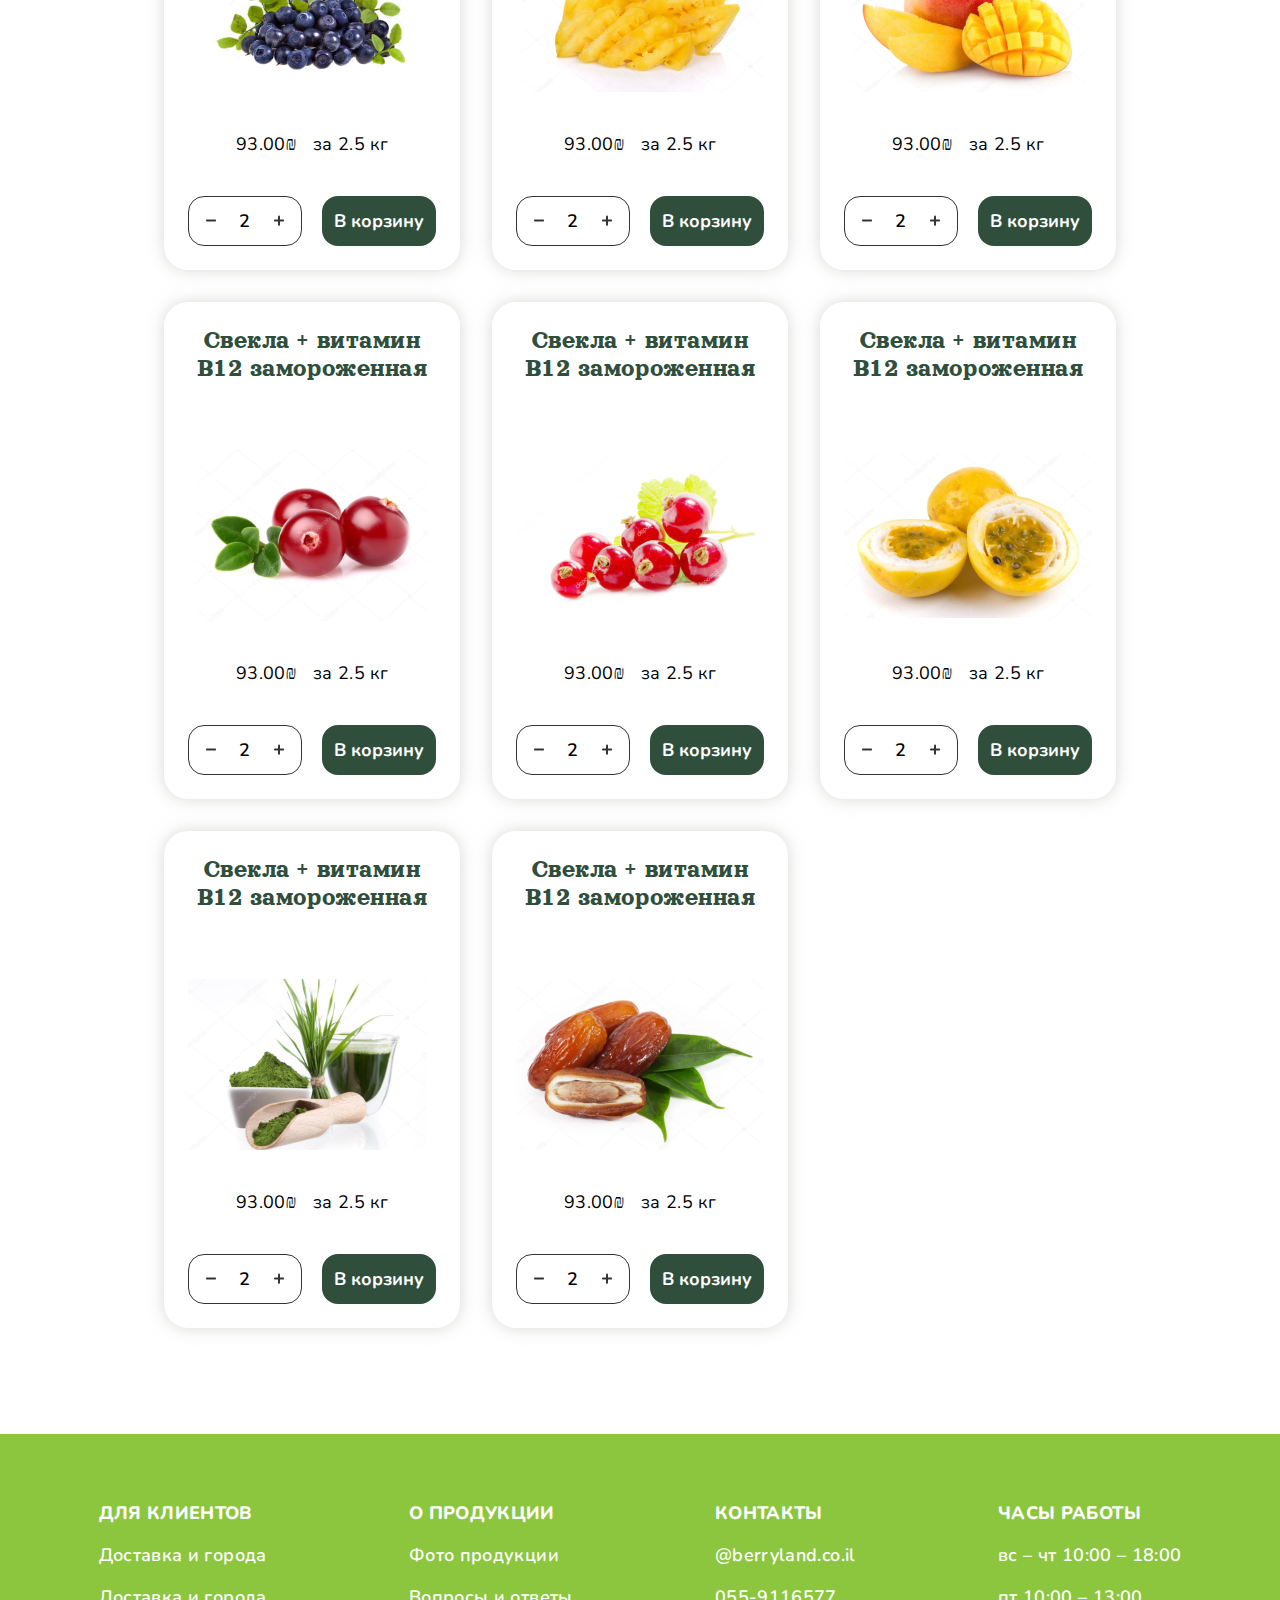
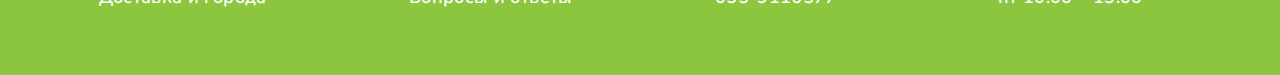
==== commit 4e9698f4: "Add files via upload" ====
--- a/index.html
+++ b/index.html
@@ -7,20 +7,37 @@
     <link rel="icon" href="img/berry.png">
 
     <link rel="stylesheet" href="css/styles.css">
+    <link rel="stylesheet" href="css/media.css">
+
+    <script src="./js/main.js" defer></script>
     
 </head>
 <body>
     <div class="wrapper">
         <header class="header">
+          <div class="menu__btn-section">
+          <button class="menu__btn">
+            <span></span>
+            <span></span>
+            <span></span>
+          </button> 
+        </div>
             <div class="container">
                 <div class="header-inner">
-                    <nav class="menu">
-
-                      <button class="menu__btn">
-                        <span></span>
-                        <span></span>
-                        <span></span>
-                      </button>  
+                  
+
+                  <nav class="menu">
+                  <ul class="menu__ul">
+                  <li class="menu-list__item"> <a class="menu__list-link" href="#">Иврит<img src="img/israel-flag-icon.png" alt="flag" class="menu-list__item-img"></a></li>
+                  <li class="menu-list__item-here">Все продукты</li>
+                  <li class="menu-list__item"> <a class="menu__list-link" href="#">Рецепты</a> </li>
+                  <li class="menu-list__item"><a class="menu__list-link" href="./html/delivery.html">Доставка</a></li>
+                  <li class="menu-list__item"><a class="menu__list-link" href="#">Оплата</a></li>
+                  </ul>
+                </nav>
+                    <nav class="menu-desktop">
+
+                       
 
                         <ul class="menu-list__right">
                             <li class="menu-list__item"> <a class="menu__list-link" href="#">Иврит<img src="img/israel-flag-icon.png" alt="flag" class="menu-list__item-img"></a></li>
@@ -32,22 +49,31 @@
 
                     <img src="img/logo.svg" alt="logo" class="menu-logo">
 
-                    <nav class="menu">
+                    <nav class="menu-desktop">
                         <ul class="menu-list__left">
                             <li class="menu-list__item"><a class="menu__list-link" href="./html/delivery.html">Доставка</a></li>
                             <li class="menu-list__item"><a class="menu__list-link" href="#">Оплата</a></li>
-                            <li class="menu-list__item"><a class="menu__list-link" href="#">Корзина</a></li>
+                            <li class="menu-list__item"><a class="menu__list-link cart-link" href="#">Корзина</a></li>
                         </ul>
                         
                     </nav>
 
-                    </div>
-                </div>
+                  </div>
+                
+                
+
+                <nav class="shopping-cart">
+                  <img src="img/ShoppingCart.svg" alt="cart" class="shopping-cart__img">
+                </nav>
+
+              </div>
+              
         </header>
 
         <main class="main">
 
             <img src="img/main-1.png" alt="img" class="main-back">
+            <img src="img/back-2.png" alt="img" class="mobile-back">
 
             <img src="img/left-back-1.jpg" alt="img" class="main-back__left left-1">
             <img src="img/left-back-2.png" alt="img" class="main-back__left left-2">
--- a/css/styles.css
+++ b/css/styles.css
@@ -1,5 +1,4 @@
 @import url('./normalize.css');
-@import url('./media.css');
 @import url('https://fonts.googleapis.com/css2?family=Nunito:wght@400;700&display=swap');
 @import url('https://fonts.googleapis.com/css2?family=Orelega+One&display=swap');
 
@@ -7,6 +6,7 @@
     box-sizing: border-box;
     max-height: 100%;
     min-height: 100vh;
+    overflow-x: hidden;
 }
 
 *, *::after, *::before{
@@ -27,14 +27,10 @@
     margin: 0;
 }
 
-:root {
-    --index: calc(1vw + 1vh);
-}
-
 }
 html, body{
     height: 100%;
-
+    scroll-behavior: smooth;
 }
 
 body{
@@ -45,7 +41,6 @@
     font-weight: 600;
     line-height: normal;
     letter-spacing: 0.0225rem;
-    overflow-x: hidden;
 }
 
 .wrapper{
@@ -84,7 +79,18 @@
     margin-top: 3.25rem;
 }
 
+.menu__btn{
+    display: none;
+}
+.shopping-cart{
+    display: none;
+}
+
 .menu{
+    display: none;
+}
+
+.menu-desktop{
     margin: 3rem;
     margin-top: 1rem;
 }
@@ -145,6 +151,10 @@
     position: absolute;
     z-index: -1;
 }
+.mobile-back{
+    display: none;
+}
+
 .main-back__left, .main-back__right{
     position: absolute;
     z-index: -1;
@@ -160,7 +170,7 @@
     height: 28rem;
     transform: rotate(89.524deg);
     top: 190vh;
-    left: -4vh;
+    left: -10vh;
 }
 
 .left-3{
@@ -176,19 +186,20 @@
     height: 30.8015rem;
     transform: rotate(-4.387deg);
     top: 130.38vh;
-    left: 172vh;
+    right: -50vh;
+    
 }
 .right-2{
     width: 40rem;
     top: 240.5vh;
-    left: 165vh;
+    right: -30vh;
 }
 .right-3{
     width: 27.625rem;
     height: 28rem;
     transform: rotate(17.189deg);
     top: 350.44vh;
-    left: 165vh;
+    right: -20vh;
 }
 
 
@@ -320,6 +331,10 @@
     flex-direction: column;
 }
 
+.cart-trash{
+    cursor: pointer;
+}
+
 .cart-trash__item{
     display: flex;
     flex-direction: row;
@@ -382,7 +397,7 @@
     color: #343434;
     cursor: pointer;
     transition: all 0.3s cubic-bezier(0.23, 1, 0.320, 1);
-  overflow: hidden;
+    overflow: hidden;
 }
 
 .quantity-cart2::before {
@@ -445,7 +460,7 @@
 
 .card{
     display: flex;
-    width: 18.5rem;
+    max-width: 18.5rem;
     padding: 1.5rem;
     flex-direction: column;
     align-items: center;
@@ -470,6 +485,7 @@
 }
 
 .card-img{
+    width: 100%;
     margin-bottom: 1.25rem;
 }
 
@@ -531,7 +547,7 @@
     display: flex;
     width: 7.125rem;
     padding: 0.75rem 0.5rem;
-    justify-content: space-between;
+    justify-content: center;
     align-items: center;
     border-radius: 1rem;
     background: #2F4F3C;
@@ -592,3 +608,30 @@
     font-weight: 800;
 }
 
+.menu__btn{
+  width: 2.5rem;
+  height: 3rem;
+  display: flex;
+  flex-direction: column;
+  justify-content: space-evenly;
+  position: absolute;
+  background-color: transparent;
+  padding: 0;
+  border: none;
+  z-index: 2;
+  display: none;
+
+}
+.menu__btn:hover{
+  background-color: transparent;
+  padding: 0;
+  border: none;
+}
+
+.menu__btn span{
+  height: 3px;
+  background-color: #2F4F3C;
+  border-radius: 1rem;
+  width: 100%;
+}
+
--- a/css/media.css
+++ b/css/media.css
@@ -0,0 +1,244 @@
+/* ADAPTATION */
+@media (min-width: 2800px){
+    .main-back__left, .main-back__right{
+        display: none;
+    }
+}
+
+@media (max-width: 1680px){
+    .cart{
+        display: none;
+    }
+
+    .cart-link{
+        color: #8CC63F;
+        cursor:default;
+    }
+
+    .shopping-cart{
+        display: block;
+        position: absolute;
+        right: 2vh;
+        cursor: pointer;
+    }
+    .shopping-cart:hover .shopping-cart__img {
+        animation: slide-in-left 0.6s cubic-bezier(0.250, 0.460, 0.450, 0.940) both;
+      }
+      
+      @keyframes slide-in-left {
+        0% {
+          transform: translateX(-8px);
+          opacity: 0;
+        }
+      
+        100% {
+          transform: translateX(0px);
+          opacity: 1;
+        }
+      }
+
+    .header{
+        top: 0rem;
+    }
+}
+
+@media (max-width: 1350px){
+    .card-layout{
+        grid-template-columns: repeat(3, 1fr);
+    }
+}
+
+@media (max-width: 1150px){
+    .footer{
+        height: 20em;
+        justify-content: flex-start;
+        
+    }
+    .footer-menu{
+        display: grid;
+        grid-template-columns: repeat(2, 1fr);
+        gap: 2.5rem;
+    }
+
+    .footer-menu__list{
+        margin-left: 2rem;
+    }
+}
+
+@media (max-width: 1030px){
+
+    /* MENU-BURGER */
+    .menu-desktop{
+        display: none;
+    }
+
+    .menu__btn{
+        display: flex;
+        cursor: pointer;
+    }
+
+    .shopping-cart{
+        z-index: 4;
+    }
+
+    .menu__btn-section{
+        top: 1rem;
+        left: 2.25rem;
+        position: absolute;
+    }
+
+    .menu__btn{
+        position: relative;
+        z-index: 4;
+    }
+
+    .menu{
+        display: flex;
+        position: absolute;
+        z-index: 3;
+        background: #8CC63F;
+        flex-direction: column;
+        align-items: center;
+        top: 0;
+        right: 0;
+        left: 0;
+        bottom: 0;
+        padding-top: 6.5rem;
+        height: 26rem;
+        border-radius: 1.5rem;
+        transform:translateY(-110%);
+        transition: transform 1s ease-in-out;
+    }
+
+    .menu__ul{
+        display: flex;
+        flex-direction: column;
+        align-items: center;
+    }
+
+    .menu-list__item, .menu-list__item-here{
+        margin-bottom: 2.25rem;
+    }
+
+    .menu.menu__list-item--active{
+        transform:translateY(0%)
+    }
+
+    /* SIZES */
+    .header{
+        height: 5rem;
+    }
+
+    .header-inner{
+        margin-top: 0;
+    }
+
+    .shopping-cart{
+        top: 0.5rem;
+    }
+
+    .menu-logo{
+        width: 80%;
+    }
+}
+
+@media (max-width: 980px){
+    .card-layout{
+        grid-template-columns: repeat(2, 1fr);
+    }
+}
+
+@media (max-width: 880px){
+    .footer{
+        font-size: 1rem;
+    }
+
+    .main-back__left, .main-back__right{
+        display: none;
+    }
+    .main-back{
+        display: none;
+    }
+    .mobile-back{
+        display: inline-block;
+        position: absolute;
+        width: 100%;
+        z-index: -1;
+    }
+    
+}
+
+@media (max-width: 800px){
+    .footer{
+        height: 40rem;
+    }
+    .footer-menu{
+        grid-template-columns: repeat(1, 1fr);
+    }
+
+    .main-screen{
+        margin: 0 1rem;
+    }
+
+    .main-title{
+        font-size: 3.0625rem;
+        margin-bottom: 2.12rem;
+        width: 31.5rem;
+    }
+
+    .main-title__line{
+        margin-bottom: 1.25rem;
+    }
+
+    .main-delivery__title{
+        font-size: 2rem;
+        margin-bottom: 2rem;
+    }
+    
+    .main-menu__list{
+        font-size: 1.25rem;
+        font-style: normal;
+        font-weight: 400;
+    }
+
+    .card{
+        width: 13.125rem;
+        gap: 0;
+        padding: 1rem;
+    }
+
+    .card-title{
+        font-size: 1.25rem;
+        letter-spacing: 0.025rem;
+    }
+
+    .card-price{
+        flex-wrap: wrap;
+        margin-bottom: 2rem;
+        justify-content: center;
+        height: 2rem;
+    }
+
+    .cart-adder{
+        flex-direction: column;
+    }
+    .quantity{
+        width: 11.125rem;
+    }
+    .quantity-cart{
+        width: 11.125rem;
+    }
+
+    .card-layout__item{
+        margin: 0.625rem;
+    }
+}
+
+@media (max-width: 500px){
+    .card-layout{
+        grid-template-columns: repeat(1, 1fr);
+    }
+    .main-menu__list{
+        gap: 1rem;
+    }
+}